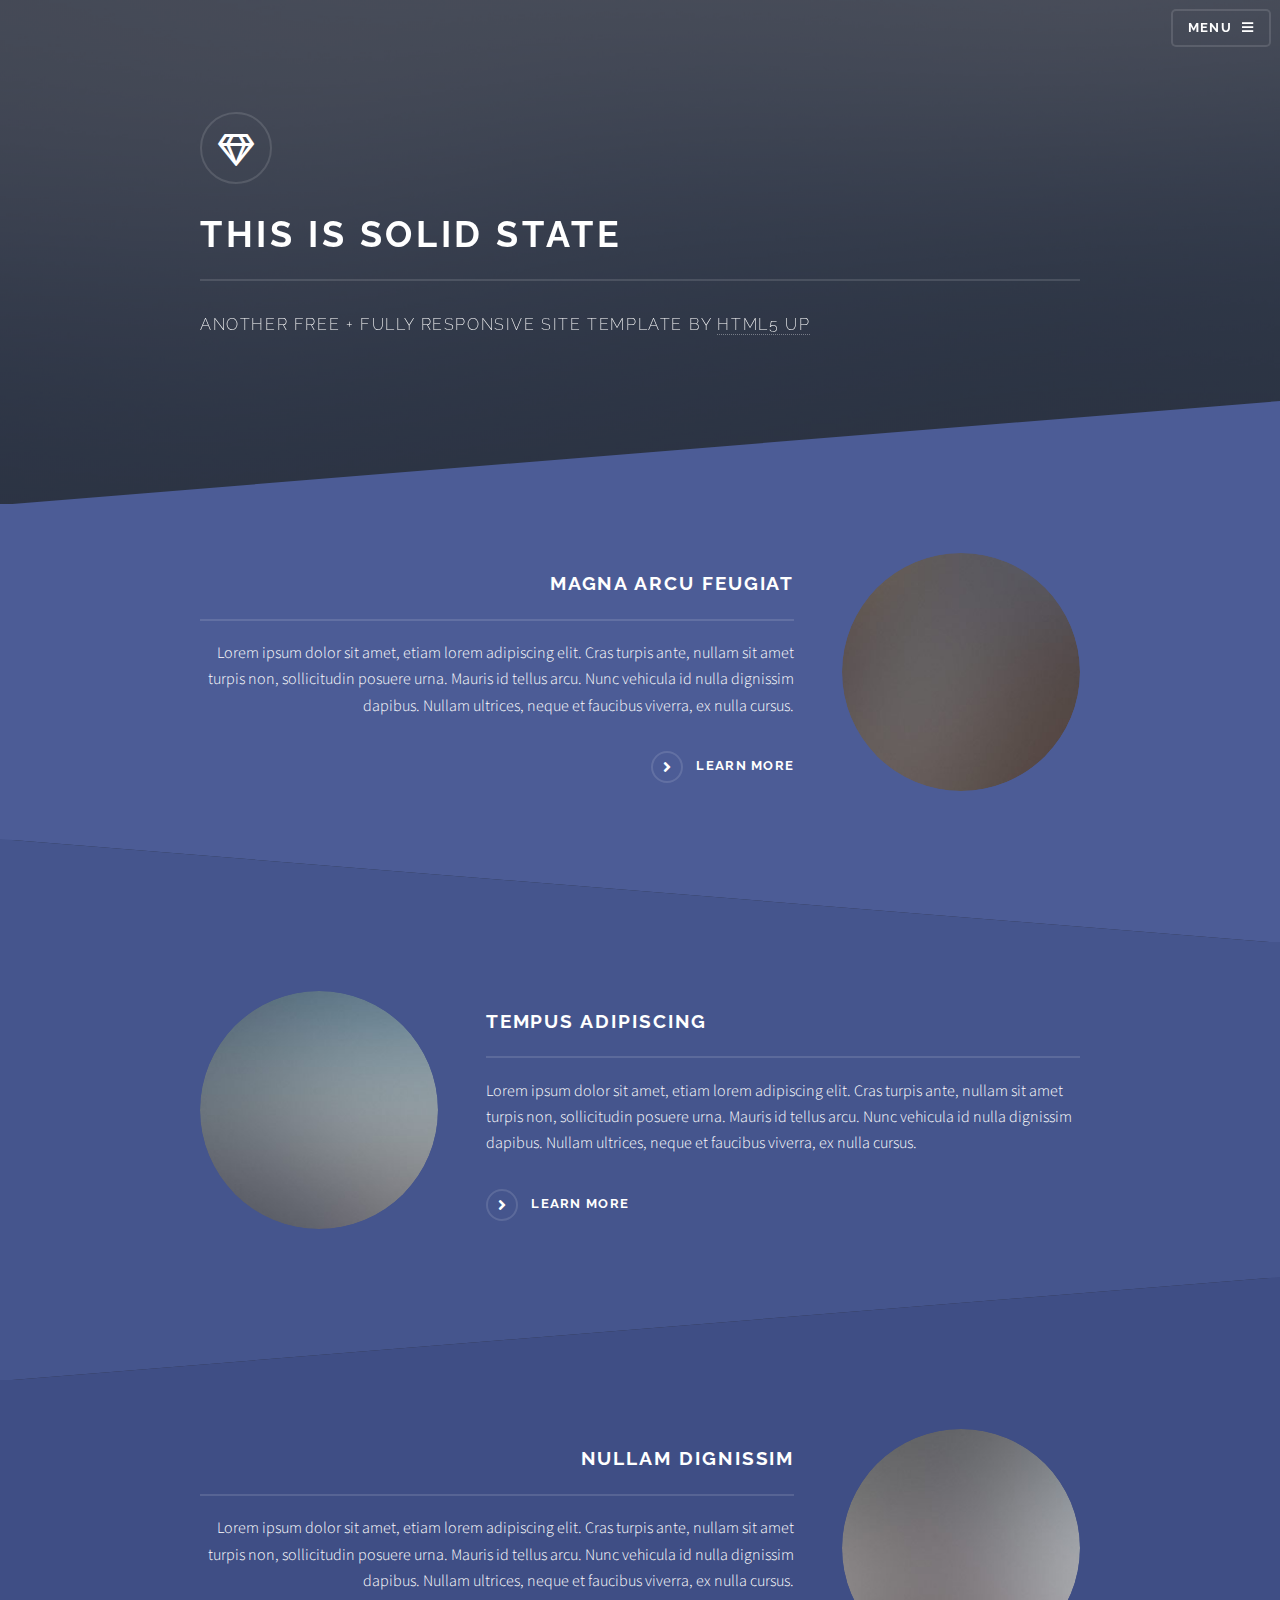
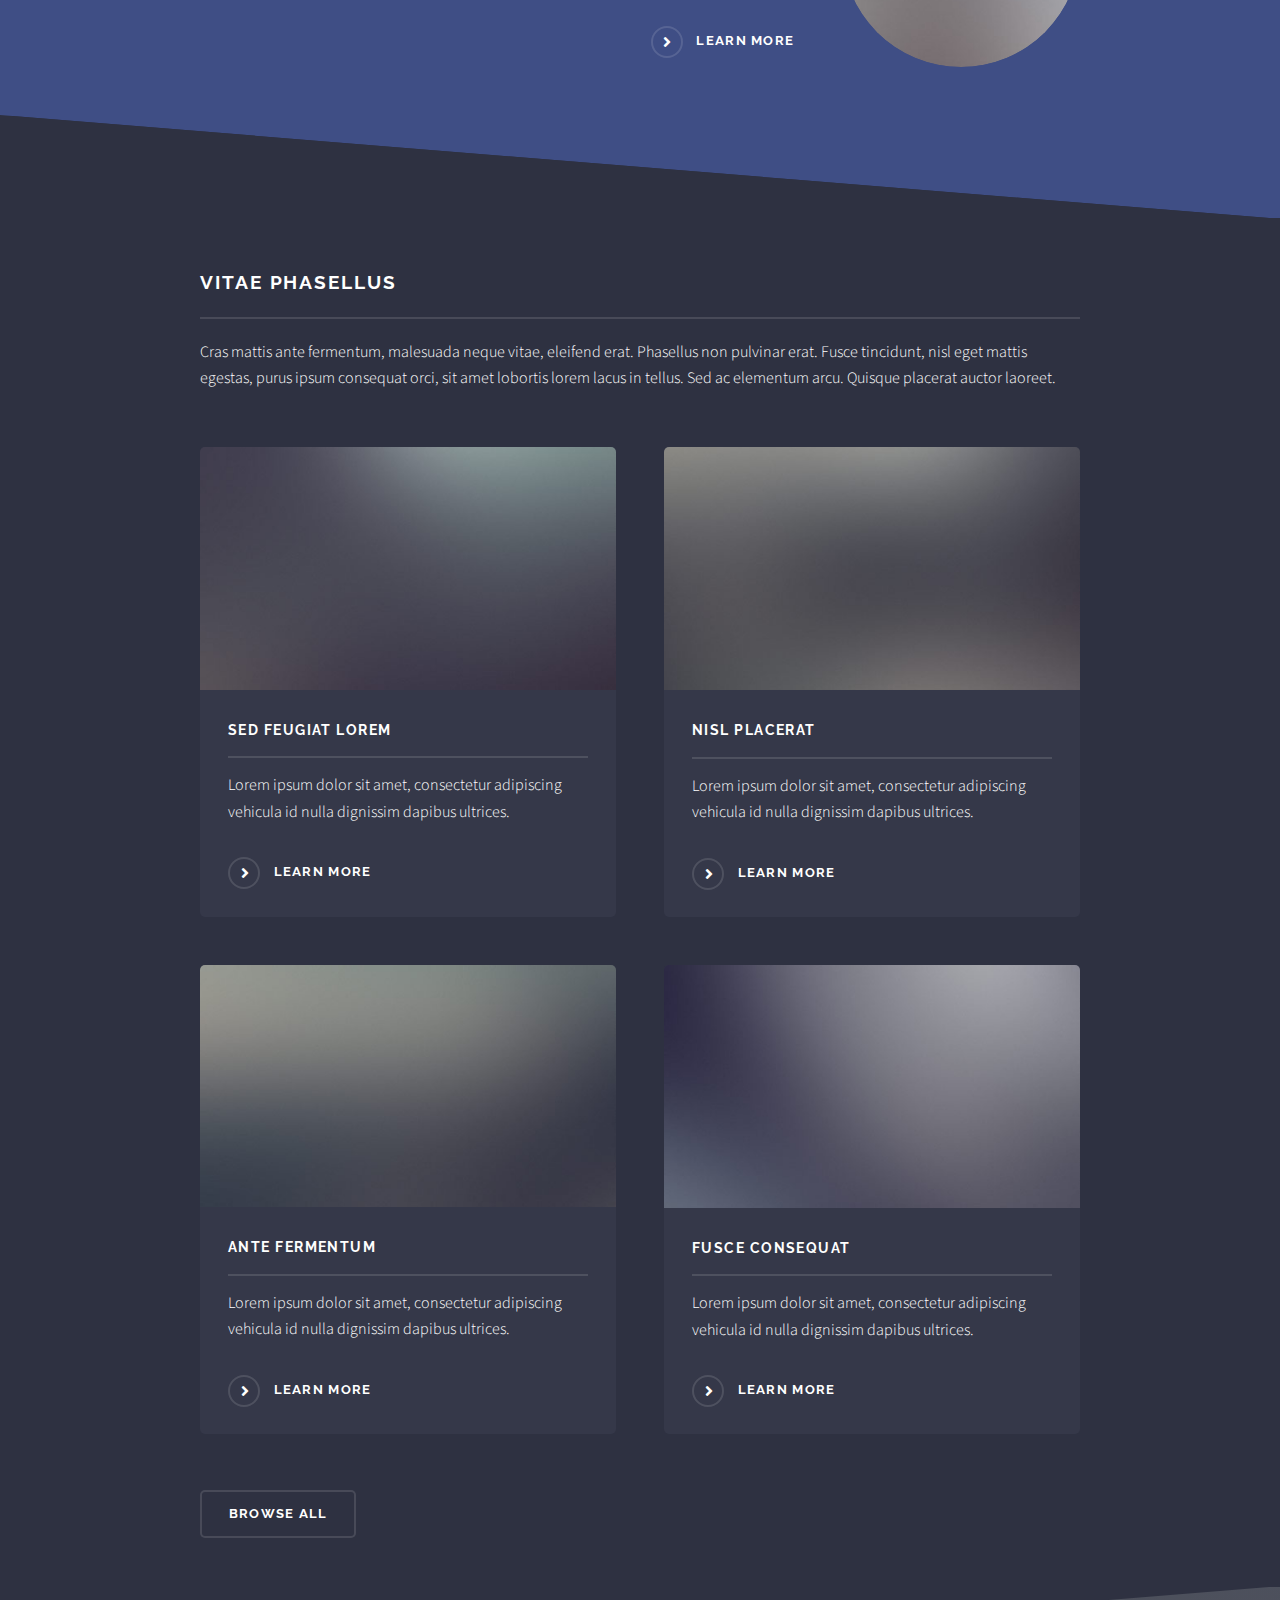
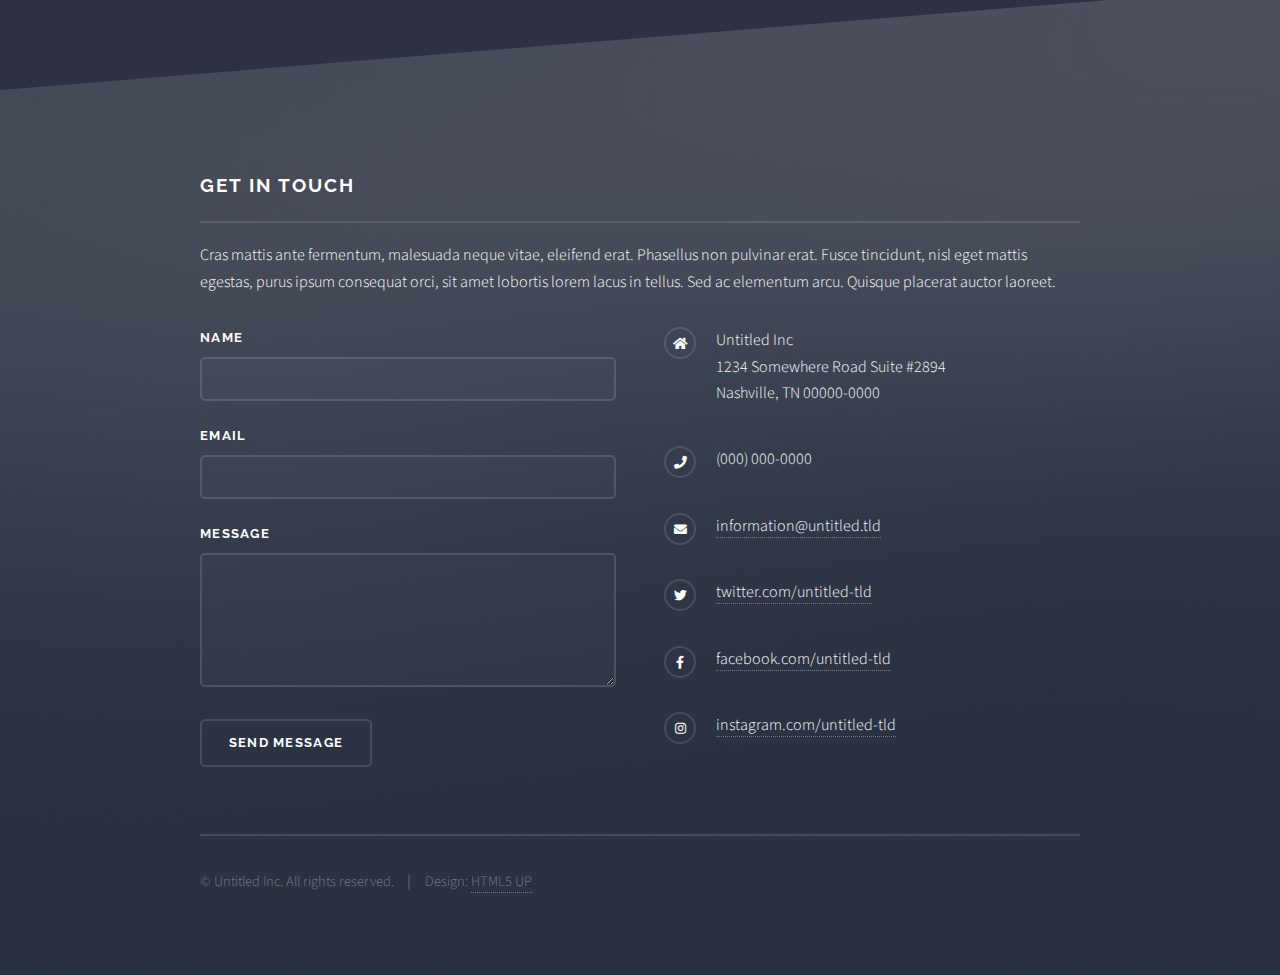
==== portfolio/index.html @ 6fd3eb39 "made portfolio directory in cloned project, added solid state template from html5up.net" ====
<!DOCTYPE HTML>
<!--
	Solid State by HTML5 UP
	html5up.net | @ajlkn
	Free for personal and commercial use under the CCA 3.0 license (html5up.net/license)
-->
<html>
	<head>
		<title>Solid State by HTML5 UP</title>
		<meta charset="utf-8" />
		<meta name="viewport" content="width=device-width, initial-scale=1, user-scalable=no" />
		<link rel="stylesheet" href="assets/css/main.css" />
		<noscript><link rel="stylesheet" href="assets/css/noscript.css" /></noscript>
	</head>
	<body class="is-preload">

		<!-- Page Wrapper -->
			<div id="page-wrapper">

				<!-- Header -->
					<header id="header" class="alt">
						<h1><a href="index.html">Solid State</a></h1>
						<nav>
							<a href="#menu">Menu</a>
						</nav>
					</header>

				<!-- Menu -->
					<nav id="menu">
						<div class="inner">
							<h2>Menu</h2>
							<ul class="links">
								<li><a href="index.html">Home</a></li>
								<li><a href="generic.html">Generic</a></li>
								<li><a href="elements.html">Elements</a></li>
								<li><a href="#">Log In</a></li>
								<li><a href="#">Sign Up</a></li>
							</ul>
							<a href="#" class="close">Close</a>
						</div>
					</nav>

				<!-- Banner -->
					<section id="banner">
						<div class="inner">
							<div class="logo"><span class="icon fa-gem"></span></div>
							<h2>This is Solid State</h2>
							<p>Another free + fully responsive site template by <a href="http://html5up.net">HTML5 UP</a></p>
						</div>
					</section>

				<!-- Wrapper -->
					<section id="wrapper">

						<!-- One -->
							<section id="one" class="wrapper spotlight style1">
								<div class="inner">
									<a href="#" class="image"><img src="images/pic01.jpg" alt="" /></a>
									<div class="content">
										<h2 class="major">Magna arcu feugiat</h2>
										<p>Lorem ipsum dolor sit amet, etiam lorem adipiscing elit. Cras turpis ante, nullam sit amet turpis non, sollicitudin posuere urna. Mauris id tellus arcu. Nunc vehicula id nulla dignissim dapibus. Nullam ultrices, neque et faucibus viverra, ex nulla cursus.</p>
										<a href="#" class="special">Learn more</a>
									</div>
								</div>
							</section>

						<!-- Two -->
							<section id="two" class="wrapper alt spotlight style2">
								<div class="inner">
									<a href="#" class="image"><img src="images/pic02.jpg" alt="" /></a>
									<div class="content">
										<h2 class="major">Tempus adipiscing</h2>
										<p>Lorem ipsum dolor sit amet, etiam lorem adipiscing elit. Cras turpis ante, nullam sit amet turpis non, sollicitudin posuere urna. Mauris id tellus arcu. Nunc vehicula id nulla dignissim dapibus. Nullam ultrices, neque et faucibus viverra, ex nulla cursus.</p>
										<a href="#" class="special">Learn more</a>
									</div>
								</div>
							</section>

						<!-- Three -->
							<section id="three" class="wrapper spotlight style3">
								<div class="inner">
									<a href="#" class="image"><img src="images/pic03.jpg" alt="" /></a>
									<div class="content">
										<h2 class="major">Nullam dignissim</h2>
										<p>Lorem ipsum dolor sit amet, etiam lorem adipiscing elit. Cras turpis ante, nullam sit amet turpis non, sollicitudin posuere urna. Mauris id tellus arcu. Nunc vehicula id nulla dignissim dapibus. Nullam ultrices, neque et faucibus viverra, ex nulla cursus.</p>
										<a href="#" class="special">Learn more</a>
									</div>
								</div>
							</section>

						<!-- Four -->
							<section id="four" class="wrapper alt style1">
								<div class="inner">
									<h2 class="major">Vitae phasellus</h2>
									<p>Cras mattis ante fermentum, malesuada neque vitae, eleifend erat. Phasellus non pulvinar erat. Fusce tincidunt, nisl eget mattis egestas, purus ipsum consequat orci, sit amet lobortis lorem lacus in tellus. Sed ac elementum arcu. Quisque placerat auctor laoreet.</p>
									<section class="features">
										<article>
											<a href="#" class="image"><img src="images/pic04.jpg" alt="" /></a>
											<h3 class="major">Sed feugiat lorem</h3>
											<p>Lorem ipsum dolor sit amet, consectetur adipiscing vehicula id nulla dignissim dapibus ultrices.</p>
											<a href="#" class="special">Learn more</a>
										</article>
										<article>
											<a href="#" class="image"><img src="images/pic05.jpg" alt="" /></a>
											<h3 class="major">Nisl placerat</h3>
											<p>Lorem ipsum dolor sit amet, consectetur adipiscing vehicula id nulla dignissim dapibus ultrices.</p>
											<a href="#" class="special">Learn more</a>
										</article>
										<article>
											<a href="#" class="image"><img src="images/pic06.jpg" alt="" /></a>
											<h3 class="major">Ante fermentum</h3>
											<p>Lorem ipsum dolor sit amet, consectetur adipiscing vehicula id nulla dignissim dapibus ultrices.</p>
											<a href="#" class="special">Learn more</a>
										</article>
										<article>
											<a href="#" class="image"><img src="images/pic07.jpg" alt="" /></a>
											<h3 class="major">Fusce consequat</h3>
											<p>Lorem ipsum dolor sit amet, consectetur adipiscing vehicula id nulla dignissim dapibus ultrices.</p>
											<a href="#" class="special">Learn more</a>
										</article>
									</section>
									<ul class="actions">
										<li><a href="#" class="button">Browse All</a></li>
									</ul>
								</div>
							</section>

					</section>

				<!-- Footer -->
					<section id="footer">
						<div class="inner">
							<h2 class="major">Get in touch</h2>
							<p>Cras mattis ante fermentum, malesuada neque vitae, eleifend erat. Phasellus non pulvinar erat. Fusce tincidunt, nisl eget mattis egestas, purus ipsum consequat orci, sit amet lobortis lorem lacus in tellus. Sed ac elementum arcu. Quisque placerat auctor laoreet.</p>
							<form method="post" action="#">
								<div class="fields">
									<div class="field">
										<label for="name">Name</label>
										<input type="text" name="name" id="name" />
									</div>
									<div class="field">
										<label for="email">Email</label>
										<input type="email" name="email" id="email" />
									</div>
									<div class="field">
										<label for="message">Message</label>
										<textarea name="message" id="message" rows="4"></textarea>
									</div>
								</div>
								<ul class="actions">
									<li><input type="submit" value="Send Message" /></li>
								</ul>
							</form>
							<ul class="contact">
								<li class="icon solid fa-home">
									Untitled Inc<br />
									1234 Somewhere Road Suite #2894<br />
									Nashville, TN 00000-0000
								</li>
								<li class="icon solid fa-phone">(000) 000-0000</li>
								<li class="icon solid fa-envelope"><a href="#">information@untitled.tld</a></li>
								<li class="icon brands fa-twitter"><a href="#">twitter.com/untitled-tld</a></li>
								<li class="icon brands fa-facebook-f"><a href="#">facebook.com/untitled-tld</a></li>
								<li class="icon brands fa-instagram"><a href="#">instagram.com/untitled-tld</a></li>
							</ul>
							<ul class="copyright">
								<li>&copy; Untitled Inc. All rights reserved.</li><li>Design: <a href="http://html5up.net">HTML5 UP</a></li>
							</ul>
						</div>
					</section>

			</div>

		<!-- Scripts -->
			<script src="assets/js/jquery.min.js"></script>
			<script src="assets/js/jquery.scrollex.min.js"></script>
			<script src="assets/js/browser.min.js"></script>
			<script src="assets/js/breakpoints.min.js"></script>
			<script src="assets/js/util.js"></script>
			<script src="assets/js/main.js"></script>

	</body>
</html>
---- portfolio/assets/css/main.css ----
@import url(fontawesome-all.min.css);
@import url("https://fonts.googleapis.com/css?family=Raleway:200,700|Source+Sans+Pro:300,600,300italic,600italic");

/*
	Solid State by HTML5 UP
	html5up.net | @ajlkn
	Free for personal and commercial use under the CCA 3.0 license (html5up.net/license)
*/

html, body, div, span, applet, object,
iframe, h1, h2, h3, h4, h5, h6, p, blockquote,
pre, a, abbr, acronym, address, big, cite,
code, del, dfn, em, img, ins, kbd, q, s, samp,
small, strike, strong, sub, sup, tt, var, b,
u, i, center, dl, dt, dd, ol, ul, li, fieldset,
form, label, legend, table, caption, tbody,
tfoot, thead, tr, th, td, article, aside,
canvas, details, embed, figure, figcaption,
footer, header, hgroup, menu, nav, output, ruby,
section, summary, time, mark, audio, video {
	margin: 0;
	padding: 0;
	border: 0;
	font-size: 100%;
	font: inherit;
	vertical-align: baseline;}

article, aside, details, figcaption, figure,
footer, header, hgroup, menu, nav, section {
	display: block;}

body {
	line-height: 1;
}

ol, ul {
	list-style: none;
}

blockquote, q {
	quotes: none;
}

	blockquote:before, blockquote:after, q:before, q:after {
		content: '';
		content: none;
	}

table {
	border-collapse: collapse;
	border-spacing: 0;
}

body {
	-webkit-text-size-adjust: none;
}

mark {
	background-color: transparent;
	color: inherit;
}

input::-moz-focus-inner {
	border: 0;
	padding: 0;
}

input, select, textarea {
	-moz-appearance: none;
	-webkit-appearance: none;
	-ms-appearance: none;
	appearance: none;
}

/* Basic */

	@-ms-viewport {
		width: device-width;
	}

	body {
		-ms-overflow-style: scrollbar;
	}

	@media screen and (max-width: 480px) {

		html, body {
			min-width: 320px;
		}

	}

	html {
		box-sizing: border-box;
	}

	*, *:before, *:after {
		box-sizing: inherit;
	}

	body {
		background-color: #2e3141;
		background-image: linear-gradient(to top, rgba(46, 49, 65, 0.8), rgba(46, 49, 65, 0.8)), url("../../images/bg.jpg");
		background-size: auto, cover;
		background-attachment: fixed, fixed;
		background-position: center, center;
	}

		body.is-preload *, body.is-preload *:before, body.is-preload *:after {
			-moz-animation: none !important;
			-webkit-animation: none !important;
			-ms-animation: none !important;
			animation: none !important;
			-moz-transition: none !important;
			-webkit-transition: none !important;
			-ms-transition: none !important;
			transition: none !important;
		}

/* Type */

	body, input, select, textarea {
		color: #ffffff;
		font-family: "Source Sans Pro", Helvetica, sans-serif;
		font-size: 16.5pt;
		font-weight: 300;
		line-height: 1.65;
	}

		@media screen and (max-width: 1680px) {

			body, input, select, textarea {
				font-size: 13pt;
			}

		}

		@media screen and (max-width: 1280px) {

			body, input, select, textarea {
				font-size: 12pt;
			}

		}

		@media screen and (max-width: 980px) {

			body, input, select, textarea {
				font-size: 12pt;
			}

		}

		@media screen and (max-width: 736px) {

			body, input, select, textarea {
				font-size: 12pt;
			}

		}

		@media screen and (max-width: 480px) {

			body, input, select, textarea {
				font-size: 12pt;
			}

		}

	a {
		-moz-transition: color 0.2s ease-in-out, border-bottom-color 0.2s ease-in-out;
		-webkit-transition: color 0.2s ease-in-out, border-bottom-color 0.2s ease-in-out;
		-ms-transition: color 0.2s ease-in-out, border-bottom-color 0.2s ease-in-out;
		transition: color 0.2s ease-in-out, border-bottom-color 0.2s ease-in-out;
		border-bottom: dotted 1px rgba(255, 255, 255, 0.35);
		color: #ffffff;
		text-decoration: none;
	}

		a:hover {
			border-bottom-color: transparent;
			color: #ffffff !important;
		}

		a.special:not(.button) {
			text-decoration: none;
			border-bottom: 0;
			display: block;
			font-family: Raleway, Helvetica, sans-serif;
			font-size: 0.8em;
			font-weight: 700;
			letter-spacing: 0.1em;
			margin: 0 0 2em 0;
			text-transform: uppercase;
		}

			a.special:not(.button):before {
				-moz-osx-font-smoothing: grayscale;
				-webkit-font-smoothing: antialiased;
				display: inline-block;
				font-style: normal;
				font-variant: normal;
				text-rendering: auto;
				line-height: 1;
				text-transform: none !important;
				font-family: 'Font Awesome 5 Free';
				font-weight: 900;
			}

			a.special:not(.button):before {
				-moz-transition: background-color 0.2s ease-in-out;
				-webkit-transition: background-color 0.2s ease-in-out;
				-ms-transition: background-color 0.2s ease-in-out;
				transition: background-color 0.2s ease-in-out;
				border-radius: 100%;
				border: solid 2px rgba(255, 255, 255, 0.125);
				content: '\f105';
				display: inline-block;
				font-size: 1.25em;
				height: 2em;
				line-height: 1.75em;
				margin-right: 0.85em;
				text-align: center;
				text-indent: 0.15em;
				vertical-align: middle;
				width: 2em;
			}

			a.special:not(.button):hover:before {
				background-color: rgba(255, 255, 255, 0.025);
			}

			a.special:not(.button):active:before {
				background-color: rgba(255, 255, 255, 0.075);
			}

	strong, b {
		color: #ffffff;
		font-weight: 600;
	}

	em, i {
		font-style: italic;
	}

	p {
		margin: 0 0 2em 0;
	}

	h1, h2, h3, h4, h5, h6 {
		color: #ffffff;
		font-family: Raleway, Helvetica, sans-serif;
		font-weight: 700;
		letter-spacing: 0.1em;
		margin: 0 0 1em 0;
		text-transform: uppercase;
	}

		h1 a, h2 a, h3 a, h4 a, h5 a, h6 a {
			color: inherit;
			text-decoration: none;
			border-bottom: 0;
		}

		h1 span, h2 span, h3 span, h4 span, h5 span, h6 span {
			font-weight: 200;
		}

		h1.major, h2.major, h3.major, h4.major, h5.major, h6.major {
			padding-bottom: 1em;
			border-bottom: solid 2px rgba(255, 255, 255, 0.125);
		}

	h2 {
		font-size: 1.2em;
	}

	h3 {
		font-size: 0.9em;
	}

	h4 {
		font-size: 0.7em;
	}

	h5 {
		font-size: 0.7em;
	}

	h6 {
		font-size: 0.7em;
	}

	@media screen and (max-width: 736px) {

		h2 {
			font-size: 1em;
		}

		h3 {
			font-size: 0.8em;
		}

	}

	sub {
		font-size: 0.8em;
		position: relative;
		top: 0.5em;
	}

	sup {
		font-size: 0.8em;
		position: relative;
		top: -0.5em;
	}

	blockquote {
		border-left: solid 4px rgba(255, 255, 255, 0.125);
		font-style: italic;
		margin: 0 0 2em 0;
		padding: 0.5em 0 0.5em 2em;
	}

	code {
		background: rgba(255, 255, 255, 0.025);
		border-radius: 5px;
		border: solid 2px rgba(255, 255, 255, 0.125);
		font-family: "Courier New", monospace;
		font-size: 0.9em;
		margin: 0 0.25em;
		padding: 0.25em 0.65em;
	}

	pre {
		-webkit-overflow-scrolling: touch;
		font-family: "Courier New", monospace;
		font-size: 0.9em;
		margin: 0 0 2em 0;
	}

		pre code {
			display: block;
			line-height: 1.75em;
			padding: 1em 1.5em;
			overflow-x: auto;
		}

	hr {
		border: 0;
		border-bottom: solid 2px rgba(255, 255, 255, 0.125);
		margin: 2.5em 0;
	}

		hr.major {
			margin: 4em 0;
		}

	.align-left {
		text-align: left;
	}

	.align-center {
		text-align: center;
	}

	.align-right {
		text-align: right;
	}

/* Row */

	.row {
		display: flex;
		flex-wrap: wrap;
		box-sizing: border-box;
		align-items: stretch;
	}

		.row > * {
			box-sizing: border-box;
		}

		.row.gtr-uniform > * > :last-child {
			margin-bottom: 0;
		}

		.row.aln-left {
			justify-content: flex-start;
		}

		.row.aln-center {
			justify-content: center;
		}

		.row.aln-right {
			justify-content: flex-end;
		}

		.row.aln-top {
			align-items: flex-start;
		}

		.row.aln-middle {
			align-items: center;
		}

		.row.aln-bottom {
			align-items: flex-end;
		}

		.row > .imp {
			order: -1;
		}

		.row > .col-1 {
			width: 8.33333%;
		}

		.row > .off-1 {
			margin-left: 8.33333%;
		}

		.row > .col-2 {
			width: 16.66667%;
		}

		.row > .off-2 {
			margin-left: 16.66667%;
		}

		.row > .col-3 {
			width: 25%;
		}

		.row > .off-3 {
			margin-left: 25%;
		}

		.row > .col-4 {
			width: 33.33333%;
		}

		.row > .off-4 {
			margin-left: 33.33333%;
		}

		.row > .col-5 {
			width: 41.66667%;
		}

		.row > .off-5 {
			margin-left: 41.66667%;
		}

		.row > .col-6 {
			width: 50%;
		}

		.row > .off-6 {
			margin-left: 50%;
		}

		.row > .col-7 {
			width: 58.33333%;
		}

		.row > .off-7 {
			margin-left: 58.33333%;
		}

		.row > .col-8 {
			width: 66.66667%;
		}

		.row > .off-8 {
			margin-left: 66.66667%;
		}

		.row > .col-9 {
			width: 75%;
		}

		.row > .off-9 {
			margin-left: 75%;
		}

		.row > .col-10 {
			width: 83.33333%;
		}

		.row > .off-10 {
			margin-left: 83.33333%;
		}

		.row > .col-11 {
			width: 91.66667%;
		}

		.row > .off-11 {
			margin-left: 91.66667%;
		}

		.row > .col-12 {
			width: 100%;
		}

		.row > .off-12 {
			margin-left: 100%;
		}

		.row.gtr-0 {
			margin-top: 0;
			margin-left: 0em;
		}

			.row.gtr-0 > * {
				padding: 0 0 0 0em;
			}

			.row.gtr-0.gtr-uniform {
				margin-top: 0em;
			}

				.row.gtr-0.gtr-uniform > * {
					padding-top: 0em;
				}

		.row.gtr-25 {
			margin-top: 0;
			margin-left: -0.4375em;
		}

			.row.gtr-25 > * {
				padding: 0 0 0 0.4375em;
			}

			.row.gtr-25.gtr-uniform {
				margin-top: -0.4375em;
			}

				.row.gtr-25.gtr-uniform > * {
					padding-top: 0.4375em;
				}

		.row.gtr-50 {
			margin-top: 0;
			margin-left: -0.875em;
		}

			.row.gtr-50 > * {
				padding: 0 0 0 0.875em;
			}

			.row.gtr-50.gtr-uniform {
				margin-top: -0.875em;
			}

				.row.gtr-50.gtr-uniform > * {
					padding-top: 0.875em;
				}

		.row {
			margin-top: 0;
			margin-left: -1.75em;
		}

			.row > * {
				padding: 0 0 0 1.75em;
			}

			.row.gtr-uniform {
				margin-top: -1.75em;
			}

				.row.gtr-uniform > * {
					padding-top: 1.75em;
				}

		.row.gtr-150 {
			margin-top: 0;
			margin-left: -2.625em;
		}

			.row.gtr-150 > * {
				padding: 0 0 0 2.625em;
			}

			.row.gtr-150.gtr-uniform {
				margin-top: -2.625em;
			}

				.row.gtr-150.gtr-uniform > * {
					padding-top: 2.625em;
				}

		.row.gtr-200 {
			margin-top: 0;
			margin-left: -3.5em;
		}

			.row.gtr-200 > * {
				padding: 0 0 0 3.5em;
			}

			.row.gtr-200.gtr-uniform {
				margin-top: -3.5em;
			}

				.row.gtr-200.gtr-uniform > * {
					padding-top: 3.5em;
				}

		@media screen and (max-width: 1680px) {

			.row {
				display: flex;
				flex-wrap: wrap;
				box-sizing: border-box;
				align-items: stretch;
			}

				.row > * {
					box-sizing: border-box;
				}

				.row.gtr-uniform > * > :last-child {
					margin-bottom: 0;
				}

				.row.aln-left {
					justify-content: flex-start;
				}

				.row.aln-center {
					justify-content: center;
				}

				.row.aln-right {
					justify-content: flex-end;
				}

				.row.aln-top {
					align-items: flex-start;
				}

				.row.aln-middle {
					align-items: center;
				}

				.row.aln-bottom {
					align-items: flex-end;
				}

				.row > .imp-xlarge {
					order: -1;
				}

				.row > .col-1-xlarge {
					width: 8.33333%;
				}

				.row > .off-1-xlarge {
					margin-left: 8.33333%;
				}

				.row > .col-2-xlarge {
					width: 16.66667%;
				}

				.row > .off-2-xlarge {
					margin-left: 16.66667%;
				}

				.row > .col-3-xlarge {
					width: 25%;
				}

				.row > .off-3-xlarge {
					margin-left: 25%;
				}

				.row > .col-4-xlarge {
					width: 33.33333%;
				}

				.row > .off-4-xlarge {
					margin-left: 33.33333%;
				}

				.row > .col-5-xlarge {
					width: 41.66667%;
				}

				.row > .off-5-xlarge {
					margin-left: 41.66667%;
				}

				.row > .col-6-xlarge {
					width: 50%;
				}

				.row > .off-6-xlarge {
					margin-left: 50%;
				}

				.row > .col-7-xlarge {
					width: 58.33333%;
				}

				.row > .off-7-xlarge {
					margin-left: 58.33333%;
				}

				.row > .col-8-xlarge {
					width: 66.66667%;
				}

				.row > .off-8-xlarge {
					margin-left: 66.66667%;
				}

				.row > .col-9-xlarge {
					width: 75%;
				}

				.row > .off-9-xlarge {
					margin-left: 75%;
				}

				.row > .col-10-xlarge {
					width: 83.33333%;
				}

				.row > .off-10-xlarge {
					margin-left: 83.33333%;
				}

				.row > .col-11-xlarge {
					width: 91.66667%;
				}

				.row > .off-11-xlarge {
					margin-left: 91.66667%;
				}

				.row > .col-12-xlarge {
					width: 100%;
				}

				.row > .off-12-xlarge {
					margin-left: 100%;
				}

				.row.gtr-0 {
					margin-top: 0;
					margin-left: 0em;
				}

					.row.gtr-0 > * {
						padding: 0 0 0 0em;
					}

					.row.gtr-0.gtr-uniform {
						margin-top: 0em;
					}

						.row.gtr-0.gtr-uniform > * {
							padding-top: 0em;
						}

				.row.gtr-25 {
					margin-top: 0;
					margin-left: -0.4375em;
				}

					.row.gtr-25 > * {
						padding: 0 0 0 0.4375em;
					}

					.row.gtr-25.gtr-uniform {
						margin-top: -0.4375em;
					}

						.row.gtr-25.gtr-uniform > * {
							padding-top: 0.4375em;
						}

				.row.gtr-50 {
					margin-top: 0;
					margin-left: -0.875em;
				}

					.row.gtr-50 > * {
						padding: 0 0 0 0.875em;
					}

					.row.gtr-50.gtr-uniform {
						margin-top: -0.875em;
					}

						.row.gtr-50.gtr-uniform > * {
							padding-top: 0.875em;
						}

				.row {
					margin-top: 0;
					margin-left: -1.75em;
				}

					.row > * {
						padding: 0 0 0 1.75em;
					}

					.row.gtr-uniform {
						margin-top: -1.75em;
					}

						.row.gtr-uniform > * {
							padding-top: 1.75em;
						}

				.row.gtr-150 {
					margin-top: 0;
					margin-left: -2.625em;
				}

					.row.gtr-150 > * {
						padding: 0 0 0 2.625em;
					}

					.row.gtr-150.gtr-uniform {
						margin-top: -2.625em;
					}

						.row.gtr-150.gtr-uniform > * {
							padding-top: 2.625em;
						}

				.row.gtr-200 {
					margin-top: 0;
					margin-left: -3.5em;
				}

					.row.gtr-200 > * {
						padding: 0 0 0 3.5em;
					}

					.row.gtr-200.gtr-uniform {
						margin-top: -3.5em;
					}

						.row.gtr-200.gtr-uniform > * {
							padding-top: 3.5em;
						}

		}

		@media screen and (max-width: 1280px) {

			.row {
				display: flex;
				flex-wrap: wrap;
				box-sizing: border-box;
				align-items: stretch;
			}

				.row > * {
					box-sizing: border-box;
				}

				.row.gtr-uniform > * > :last-child {
					margin-bottom: 0;
				}

				.row.aln-left {
					justify-content: flex-start;
				}

				.row.aln-center {
					justify-content: center;
				}

				.row.aln-right {
					justify-content: flex-end;
				}

				.row.aln-top {
					align-items: flex-start;
				}

				.row.aln-middle {
					align-items: center;
				}

				.row.aln-bottom {
					align-items: flex-end;
				}

				.row > .imp-large {
					order: -1;
				}

				.row > .col-1-large {
					width: 8.33333%;
				}

				.row > .off-1-large {
					margin-left: 8.33333%;
				}

				.row > .col-2-large {
					width: 16.66667%;
				}

				.row > .off-2-large {
					margin-left: 16.66667%;
				}

				.row > .col-3-large {
					width: 25%;
				}

				.row > .off-3-large {
					margin-left: 25%;
				}

				.row > .col-4-large {
					width: 33.33333%;
				}

				.row > .off-4-large {
					margin-left: 33.33333%;
				}

				.row > .col-5-large {
					width: 41.66667%;
				}

				.row > .off-5-large {
					margin-left: 41.66667%;
				}

				.row > .col-6-large {
					width: 50%;
				}

				.row > .off-6-large {
					margin-left: 50%;
				}

				.row > .col-7-large {
					width: 58.33333%;
				}

				.row > .off-7-large {
					margin-left: 58.33333%;
				}

				.row > .col-8-large {
					width: 66.66667%;
				}

				.row > .off-8-large {
					margin-left: 66.66667%;
				}

				.row > .col-9-large {
					width: 75%;
				}

				.row > .off-9-large {
					margin-left: 75%;
				}

				.row > .col-10-large {
					width: 83.33333%;
				}

				.row > .off-10-large {
					margin-left: 83.33333%;
				}

				.row > .col-11-large {
					width: 91.66667%;
				}

				.row > .off-11-large {
					margin-left: 91.66667%;
				}

				.row > .col-12-large {
					width: 100%;
				}

				.row > .off-12-large {
					margin-left: 100%;
				}

				.row.gtr-0 {
					margin-top: 0;
					margin-left: 0em;
				}

					.row.gtr-0 > * {
						padding: 0 0 0 0em;
					}

					.row.gtr-0.gtr-uniform {
						margin-top: 0em;
					}

						.row.gtr-0.gtr-uniform > * {
							padding-top: 0em;
						}

				.row.gtr-25 {
					margin-top: 0;
					margin-left: -0.4375em;
				}

					.row.gtr-25 > * {
						padding: 0 0 0 0.4375em;
					}

					.row.gtr-25.gtr-uniform {
						margin-top: -0.4375em;
					}

						.row.gtr-25.gtr-uniform > * {
							padding-top: 0.4375em;
						}

				.row.gtr-50 {
					margin-top: 0;
					margin-left: -0.875em;
				}

					.row.gtr-50 > * {
						padding: 0 0 0 0.875em;
					}

					.row.gtr-50.gtr-uniform {
						margin-top: -0.875em;
					}

						.row.gtr-50.gtr-uniform > * {
							padding-top: 0.875em;
						}

				.row {
					margin-top: 0;
					margin-left: -1.75em;
				}

					.row > * {
						padding: 0 0 0 1.75em;
					}

					.row.gtr-uniform {
						margin-top: -1.75em;
					}

						.row.gtr-uniform > * {
							padding-top: 1.75em;
						}

				.row.gtr-150 {
					margin-top: 0;
					margin-left: -2.625em;
				}

					.row.gtr-150 > * {
						padding: 0 0 0 2.625em;
					}

					.row.gtr-150.gtr-uniform {
						margin-top: -2.625em;
					}

						.row.gtr-150.gtr-uniform > * {
							padding-top: 2.625em;
						}

				.row.gtr-200 {
					margin-top: 0;
					margin-left: -3.5em;
				}

					.row.gtr-200 > * {
						padding: 0 0 0 3.5em;
					}

					.row.gtr-200.gtr-uniform {
						margin-top: -3.5em;
					}

						.row.gtr-200.gtr-uniform > * {
							padding-top: 3.5em;
						}

		}

		@media screen and (max-width: 980px) {

			.row {
				display: flex;
				flex-wrap: wrap;
				box-sizing: border-box;
				align-items: stretch;
			}

				.row > * {
					box-sizing: border-box;
				}

				.row.gtr-uniform > * > :last-child {
					margin-bottom: 0;
				}

				.row.aln-left {
					justify-content: flex-start;
				}

				.row.aln-center {
					justify-content: center;
				}

				.row.aln-right {
					justify-content: flex-end;
				}

				.row.aln-top {
					align-items: flex-start;
				}

				.row.aln-middle {
					align-items: center;
				}

				.row.aln-bottom {
					align-items: flex-end;
				}

				.row > .imp-medium {
					order: -1;
				}

				.row > .col-1-medium {
					width: 8.33333%;
				}

				.row > .off-1-medium {
					margin-left: 8.33333%;
				}

				.row > .col-2-medium {
					width: 16.66667%;
				}

				.row > .off-2-medium {
					margin-left: 16.66667%;
				}

				.row > .col-3-medium {
					width: 25%;
				}

				.row > .off-3-medium {
					margin-left: 25%;
				}

				.row > .col-4-medium {
					width: 33.33333%;
				}

				.row > .off-4-medium {
					margin-left: 33.33333%;
				}

				.row > .col-5-medium {
					width: 41.66667%;
				}

				.row > .off-5-medium {
					margin-left: 41.66667%;
				}

				.row > .col-6-medium {
					width: 50%;
				}

				.row > .off-6-medium {
					margin-left: 50%;
				}

				.row > .col-7-medium {
					width: 58.33333%;
				}

				.row > .off-7-medium {
					margin-left: 58.33333%;
				}

				.row > .col-8-medium {
					width: 66.66667%;
				}

				.row > .off-8-medium {
					margin-left: 66.66667%;
				}

				.row > .col-9-medium {
					width: 75%;
				}

				.row > .off-9-medium {
					margin-left: 75%;
				}

				.row > .col-10-medium {
					width: 83.33333%;
				}

				.row > .off-10-medium {
					margin-left: 83.33333%;
				}

				.row > .col-11-medium {
					width: 91.66667%;
				}

				.row > .off-11-medium {
					margin-left: 91.66667%;
				}

				.row > .col-12-medium {
					width: 100%;
				}

				.row > .off-12-medium {
					margin-left: 100%;
				}

				.row.gtr-0 {
					margin-top: 0;
					margin-left: 0em;
				}

					.row.gtr-0 > * {
						padding: 0 0 0 0em;
					}

					.row.gtr-0.gtr-uniform {
						margin-top: 0em;
					}

						.row.gtr-0.gtr-uniform > * {
							padding-top: 0em;
						}

				.row.gtr-25 {
					margin-top: 0;
					margin-left: -0.4375em;
				}

					.row.gtr-25 > * {
						padding: 0 0 0 0.4375em;
					}

					.row.gtr-25.gtr-uniform {
						margin-top: -0.4375em;
					}

						.row.gtr-25.gtr-uniform > * {
							padding-top: 0.4375em;
						}

				.row.gtr-50 {
					margin-top: 0;
					margin-left: -0.875em;
				}

					.row.gtr-50 > * {
						padding: 0 0 0 0.875em;
					}

					.row.gtr-50.gtr-uniform {
						margin-top: -0.875em;
					}

						.row.gtr-50.gtr-uniform > * {
							padding-top: 0.875em;
						}

				.row {
					margin-top: 0;
					margin-left: -1.75em;
				}

					.row > * {
						padding: 0 0 0 1.75em;
					}

					.row.gtr-uniform {
						margin-top: -1.75em;
					}

						.row.gtr-uniform > * {
							padding-top: 1.75em;
						}

				.row.gtr-150 {
					margin-top: 0;
					margin-left: -2.625em;
				}

					.row.gtr-150 > * {
						padding: 0 0 0 2.625em;
					}

					.row.gtr-150.gtr-uniform {
						margin-top: -2.625em;
					}

						.row.gtr-150.gtr-uniform > * {
							padding-top: 2.625em;
						}

				.row.gtr-200 {
					margin-top: 0;
					margin-left: -3.5em;
				}

					.row.gtr-200 > * {
						padding: 0 0 0 3.5em;
					}

					.row.gtr-200.gtr-uniform {
						margin-top: -3.5em;
					}

						.row.gtr-200.gtr-uniform > * {
							padding-top: 3.5em;
						}

		}

		@media screen and (max-width: 736px) {

			.row {
				display: flex;
				flex-wrap: wrap;
				box-sizing: border-box;
				align-items: stretch;
			}

				.row > * {
					box-sizing: border-box;
				}

				.row.gtr-uniform > * > :last-child {
					margin-bottom: 0;
				}

				.row.aln-left {
					justify-content: flex-start;
				}

				.row.aln-center {
					justify-content: center;
				}

				.row.aln-right {
					justify-content: flex-end;
				}

				.row.aln-top {
					align-items: flex-start;
				}

				.row.aln-middle {
					align-items: center;
				}

				.row.aln-bottom {
					align-items: flex-end;
				}

				.row > .imp-small {
					order: -1;
				}

				.row > .col-1-small {
					width: 8.33333%;
				}

				.row > .off-1-small {
					margin-left: 8.33333%;
				}

				.row > .col-2-small {
					width: 16.66667%;
				}

				.row > .off-2-small {
					margin-left: 16.66667%;
				}

				.row > .col-3-small {
					width: 25%;
				}

				.row > .off-3-small {
					margin-left: 25%;
				}

				.row > .col-4-small {
					width: 33.33333%;
				}

				.row > .off-4-small {
					margin-left: 33.33333%;
				}

				.row > .col-5-small {
					width: 41.66667%;
				}

				.row > .off-5-small {
					margin-left: 41.66667%;
				}

				.row > .col-6-small {
					width: 50%;
				}

				.row > .off-6-small {
					margin-left: 50%;
				}

				.row > .col-7-small {
					width: 58.33333%;
				}

				.row > .off-7-small {
					margin-left: 58.33333%;
				}

				.row > .col-8-small {
					width: 66.66667%;
				}

				.row > .off-8-small {
					margin-left: 66.66667%;
				}

				.row > .col-9-small {
					width: 75%;
				}

				.row > .off-9-small {
					margin-left: 75%;
				}

				.row > .col-10-small {
					width: 83.33333%;
				}

				.row > .off-10-small {
					margin-left: 83.33333%;
				}

				.row > .col-11-small {
					width: 91.66667%;
				}

				.row > .off-11-small {
					margin-left: 91.66667%;
				}

				.row > .col-12-small {
					width: 100%;
				}

				.row > .off-12-small {
					margin-left: 100%;
				}

				.row.gtr-0 {
					margin-top: 0;
					margin-left: 0em;
				}

					.row.gtr-0 > * {
						padding: 0 0 0 0em;
					}

					.row.gtr-0.gtr-uniform {
						margin-top: 0em;
					}

						.row.gtr-0.gtr-uniform > * {
							padding-top: 0em;
						}

				.row.gtr-25 {
					margin-top: 0;
					margin-left: -0.3125em;
				}

					.row.gtr-25 > * {
						padding: 0 0 0 0.3125em;
					}

					.row.gtr-25.gtr-uniform {
						margin-top: -0.3125em;
					}

						.row.gtr-25.gtr-uniform > * {
							padding-top: 0.3125em;
						}

				.row.gtr-50 {
					margin-top: 0;
					margin-left: -0.625em;
				}

					.row.gtr-50 > * {
						padding: 0 0 0 0.625em;
					}

					.row.gtr-50.gtr-uniform {
						margin-top: -0.625em;
					}

						.row.gtr-50.gtr-uniform > * {
							padding-top: 0.625em;
						}

				.row {
					margin-top: 0;
					margin-left: -1.25em;
				}

					.row > * {
						padding: 0 0 0 1.25em;
					}

					.row.gtr-uniform {
						margin-top: -1.25em;
					}

						.row.gtr-uniform > * {
							padding-top: 1.25em;
						}

				.row.gtr-150 {
					margin-top: 0;
					margin-left: -1.875em;
				}

					.row.gtr-150 > * {
						padding: 0 0 0 1.875em;
					}

					.row.gtr-150.gtr-uniform {
						margin-top: -1.875em;
					}

						.row.gtr-150.gtr-uniform > * {
							padding-top: 1.875em;
						}

				.row.gtr-200 {
					margin-top: 0;
					margin-left: -2.5em;
				}

					.row.gtr-200 > * {
						padding: 0 0 0 2.5em;
					}

					.row.gtr-200.gtr-uniform {
						margin-top: -2.5em;
					}

						.row.gtr-200.gtr-uniform > * {
							padding-top: 2.5em;
						}

		}

		@media screen and (max-width: 480px) {

			.row {
				display: flex;
				flex-wrap: wrap;
				box-sizing: border-box;
				align-items: stretch;
			}

				.row > * {
					box-sizing: border-box;
				}

				.row.gtr-uniform > * > :last-child {
					margin-bottom: 0;
				}

				.row.aln-left {
					justify-content: flex-start;
				}

				.row.aln-center {
					justify-content: center;
				}

				.row.aln-right {
					justify-content: flex-end;
				}

				.row.aln-top {
					align-items: flex-start;
				}

				.row.aln-middle {
					align-items: center;
				}

				.row.aln-bottom {
					align-items: flex-end;
				}

				.row > .imp-xsmall {
					order: -1;
				}

				.row > .col-1-xsmall {
					width: 8.33333%;
				}

				.row > .off-1-xsmall {
					margin-left: 8.33333%;
				}

				.row > .col-2-xsmall {
					width: 16.66667%;
				}

				.row > .off-2-xsmall {
					margin-left: 16.66667%;
				}

				.row > .col-3-xsmall {
					width: 25%;
				}

				.row > .off-3-xsmall {
					margin-left: 25%;
				}

				.row > .col-4-xsmall {
					width: 33.33333%;
				}

				.row > .off-4-xsmall {
					margin-left: 33.33333%;
				}

				.row > .col-5-xsmall {
					width: 41.66667%;
				}

				.row > .off-5-xsmall {
					margin-left: 41.66667%;
				}

				.row > .col-6-xsmall {
					width: 50%;
				}

				.row > .off-6-xsmall {
					margin-left: 50%;
				}

				.row > .col-7-xsmall {
					width: 58.33333%;
				}

				.row > .off-7-xsmall {
					margin-left: 58.33333%;
				}

				.row > .col-8-xsmall {
					width: 66.66667%;
				}

				.row > .off-8-xsmall {
					margin-left: 66.66667%;
				}

				.row > .col-9-xsmall {
					width: 75%;
				}

				.row > .off-9-xsmall {
					margin-left: 75%;
				}

				.row > .col-10-xsmall {
					width: 83.33333%;
				}

				.row > .off-10-xsmall {
					margin-left: 83.33333%;
				}

				.row > .col-11-xsmall {
					width: 91.66667%;
				}

				.row > .off-11-xsmall {
					margin-left: 91.66667%;
				}

				.row > .col-12-xsmall {
					width: 100%;
				}

				.row > .off-12-xsmall {
					margin-left: 100%;
				}

				.row.gtr-0 {
					margin-top: 0;
					margin-left: 0em;
				}

					.row.gtr-0 > * {
						padding: 0 0 0 0em;
					}

					.row.gtr-0.gtr-uniform {
						margin-top: 0em;
					}

						.row.gtr-0.gtr-uniform > * {
							padding-top: 0em;
						}

				.row.gtr-25 {
					margin-top: 0;
					margin-left: -0.3125em;
				}

					.row.gtr-25 > * {
						padding: 0 0 0 0.3125em;
					}

					.row.gtr-25.gtr-uniform {
						margin-top: -0.3125em;
					}

						.row.gtr-25.gtr-uniform > * {
							padding-top: 0.3125em;
						}

				.row.gtr-50 {
					margin-top: 0;
					margin-left: -0.625em;
				}

					.row.gtr-50 > * {
						padding: 0 0 0 0.625em;
					}

					.row.gtr-50.gtr-uniform {
						margin-top: -0.625em;
					}

						.row.gtr-50.gtr-uniform > * {
							padding-top: 0.625em;
						}

				.row {
					margin-top: 0;
					margin-left: -1.25em;
				}

					.row > * {
						padding: 0 0 0 1.25em;
					}

					.row.gtr-uniform {
						margin-top: -1.25em;
					}

						.row.gtr-uniform > * {
							padding-top: 1.25em;
						}

				.row.gtr-150 {
					margin-top: 0;
					margin-left: -1.875em;
				}

					.row.gtr-150 > * {
						padding: 0 0 0 1.875em;
					}

					.row.gtr-150.gtr-uniform {
						margin-top: -1.875em;
					}

						.row.gtr-150.gtr-uniform > * {
							padding-top: 1.875em;
						}

				.row.gtr-200 {
					margin-top: 0;
					margin-left: -2.5em;
				}

					.row.gtr-200 > * {
						padding: 0 0 0 2.5em;
					}

					.row.gtr-200.gtr-uniform {
						margin-top: -2.5em;
					}

						.row.gtr-200.gtr-uniform > * {
							padding-top: 2.5em;
						}

		}

		@media screen and (max-width: 360px) {

			.row {
				display: flex;
				flex-wrap: wrap;
				box-sizing: border-box;
				align-items: stretch;
			}

				.row > * {
					box-sizing: border-box;
				}

				.row.gtr-uniform > * > :last-child {
					margin-bottom: 0;
				}

				.row.aln-left {
					justify-content: flex-start;
				}

				.row.aln-center {
					justify-content: center;
				}

				.row.aln-right {
					justify-content: flex-end;
				}

				.row.aln-top {
					align-items: flex-start;
				}

				.row.aln-middle {
					align-items: center;
				}

				.row.aln-bottom {
					align-items: flex-end;
				}

				.row > .imp-xxsmall {
					order: -1;
				}

				.row > .col-1-xxsmall {
					width: 8.33333%;
				}

				.row > .off-1-xxsmall {
					margin-left: 8.33333%;
				}

				.row > .col-2-xxsmall {
					width: 16.66667%;
				}

				.row > .off-2-xxsmall {
					margin-left: 16.66667%;
				}

				.row > .col-3-xxsmall {
					width: 25%;
				}

				.row > .off-3-xxsmall {
					margin-left: 25%;
				}

				.row > .col-4-xxsmall {
					width: 33.33333%;
				}

				.row > .off-4-xxsmall {
					margin-left: 33.33333%;
				}

				.row > .col-5-xxsmall {
					width: 41.66667%;
				}

				.row > .off-5-xxsmall {
					margin-left: 41.66667%;
				}

				.row > .col-6-xxsmall {
					width: 50%;
				}

				.row > .off-6-xxsmall {
					margin-left: 50%;
				}

				.row > .col-7-xxsmall {
					width: 58.33333%;
				}

				.row > .off-7-xxsmall {
					margin-left: 58.33333%;
				}

				.row > .col-8-xxsmall {
					width: 66.66667%;
				}

				.row > .off-8-xxsmall {
					margin-left: 66.66667%;
				}

				.row > .col-9-xxsmall {
					width: 75%;
				}

				.row > .off-9-xxsmall {
					margin-left: 75%;
				}

				.row > .col-10-xxsmall {
					width: 83.33333%;
				}

				.row > .off-10-xxsmall {
					margin-left: 83.33333%;
				}

				.row > .col-11-xxsmall {
					width: 91.66667%;
				}

				.row > .off-11-xxsmall {
					margin-left: 91.66667%;
				}

				.row > .col-12-xxsmall {
					width: 100%;
				}

				.row > .off-12-xxsmall {
					margin-left: 100%;
				}

				.row.gtr-0 {
					margin-top: 0;
					margin-left: 0em;
				}

					.row.gtr-0 > * {
						padding: 0 0 0 0em;
					}

					.row.gtr-0.gtr-uniform {
						margin-top: 0em;
					}

						.row.gtr-0.gtr-uniform > * {
							padding-top: 0em;
						}

				.row.gtr-25 {
					margin-top: 0;
					margin-left: -0.3125em;
				}

					.row.gtr-25 > * {
						padding: 0 0 0 0.3125em;
					}

					.row.gtr-25.gtr-uniform {
						margin-top: -0.3125em;
					}

						.row.gtr-25.gtr-uniform > * {
							padding-top: 0.3125em;
						}

				.row.gtr-50 {
					margin-top: 0;
					margin-left: -0.625em;
				}

					.row.gtr-50 > * {
						padding: 0 0 0 0.625em;
					}

					.row.gtr-50.gtr-uniform {
						margin-top: -0.625em;
					}

						.row.gtr-50.gtr-uniform > * {
							padding-top: 0.625em;
						}

				.row {
					margin-top: 0;
					margin-left: -1.25em;
				}

					.row > * {
						padding: 0 0 0 1.25em;
					}

					.row.gtr-uniform {
						margin-top: -1.25em;
					}

						.row.gtr-uniform > * {
							padding-top: 1.25em;
						}

				.row.gtr-150 {
					margin-top: 0;
					margin-left: -1.875em;
				}

					.row.gtr-150 > * {
						padding: 0 0 0 1.875em;
					}

					.row.gtr-150.gtr-uniform {
						margin-top: -1.875em;
					}

						.row.gtr-150.gtr-uniform > * {
							padding-top: 1.875em;
						}

				.row.gtr-200 {
					margin-top: 0;
					margin-left: -2.5em;
				}

					.row.gtr-200 > * {
						padding: 0 0 0 2.5em;
					}

					.row.gtr-200.gtr-uniform {
						margin-top: -2.5em;
					}

						.row.gtr-200.gtr-uniform > * {
							padding-top: 2.5em;
						}

		}

/* Section/Article */

	section.special, article.special {
		text-align: center;
	}

/* Form */

	form {
		margin: 0 0 2em 0;
	}

		form > :last-child {
			margin-bottom: 0;
		}

		form > .fields {
			display: -moz-flex;
			display: -webkit-flex;
			display: -ms-flex;
			display: flex;
			-moz-flex-wrap: wrap;
			-webkit-flex-wrap: wrap;
			-ms-flex-wrap: wrap;
			flex-wrap: wrap;
			width: calc(100% + 3em);
			margin: -1.5em 0 2em -1.5em;
		}

			form > .fields > .field {
				-moz-flex-grow: 0;
				-webkit-flex-grow: 0;
				-ms-flex-grow: 0;
				flex-grow: 0;
				-moz-flex-shrink: 0;
				-webkit-flex-shrink: 0;
				-ms-flex-shrink: 0;
				flex-shrink: 0;
				padding: 1.5em 0 0 1.5em;
				width: calc(100% - 1.5em);
			}

				form > .fields > .field.half {
					width: calc(50% - 0.75em);
				}

				form > .fields > .field.third {
					width: calc(100%/3 - 0.5em);
				}

				form > .fields > .field.quarter {
					width: calc(25% - 0.375em);
				}

		@media screen and (max-width: 480px) {

			form > .fields {
				width: calc(100% + 3em);
				margin: -1.5em 0 2em -1.5em;
			}

				form > .fields > .field {
					padding: 1.5em 0 0 1.5em;
					width: calc(100% - 1.5em);
				}

					form > .fields > .field.half {
						width: calc(100% - 1.5em);
					}

					form > .fields > .field.third {
						width: calc(100% - 1.5em);
					}

					form > .fields > .field.quarter {
						width: calc(100% - 1.5em);
					}

		}

	label {
		color: #ffffff;
		display: block;
		font-family: Raleway, Helvetica, sans-serif;
		font-size: 0.8em;
		font-weight: 700;
		letter-spacing: 0.1em;
		margin: 0 0 0.7em 0;
		text-transform: uppercase;
	}

	input[type="text"],
	input[type="password"],
	input[type="email"],
	input[type="tel"],
	select,
	textarea {
		-moz-appearance: none;
		-webkit-appearance: none;
		-ms-appearance: none;
		appearance: none;
		background: rgba(255, 255, 255, 0.025);
		border-radius: 5px;
		border: none;
		border: solid 2px rgba(255, 255, 255, 0.125);
		color: inherit;
		display: block;
		outline: 0;
		padding: 0 1em;
		text-decoration: none;
		width: 100%;
	}

		input[type="text"]:invalid,
		input[type="password"]:invalid,
		input[type="email"]:invalid,
		input[type="tel"]:invalid,
		select:invalid,
		textarea:invalid {
			box-shadow: none;
		}

		input[type="text"]:focus,
		input[type="password"]:focus,
		input[type="email"]:focus,
		input[type="tel"]:focus,
		select:focus,
		textarea:focus {
			border-color: #5b6ba6;
		}

	select {
		background-image: url("data:image/svg+xml;charset=utf8,%3Csvg xmlns='http://www.w3.org/2000/svg' width='40' height='40' preserveAspectRatio='none' viewBox='0 0 40 40'%3E%3Cpath d='M9.4,12.3l10.4,10.4l10.4-10.4c0.2-0.2,0.5-0.4,0.9-0.4c0.3,0,0.6,0.1,0.9,0.4l3.3,3.3c0.2,0.2,0.4,0.5,0.4,0.9 c0,0.4-0.1,0.6-0.4,0.9L20.7,31.9c-0.2,0.2-0.5,0.4-0.9,0.4c-0.3,0-0.6-0.1-0.9-0.4L4.3,17.3c-0.2-0.2-0.4-0.5-0.4-0.9 c0-0.4,0.1-0.6,0.4-0.9l3.3-3.3c0.2-0.2,0.5-0.4,0.9-0.4S9.1,12.1,9.4,12.3z' fill='rgba(255, 255, 255, 0.125)' /%3E%3C/svg%3E");
		background-size: 1.25rem;
		background-repeat: no-repeat;
		background-position: calc(100% - 1rem) center;
		height: 2.75em;
		padding-right: 2.75em;
		text-overflow: ellipsis;
	}

		select option {
			color: #ffffff;
			background: #2e3141;
		}

		select:focus::-ms-value {
			background-color: transparent;
		}

		select::-ms-expand {
			display: none;
		}

	input[type="text"],
	input[type="password"],
	input[type="email"],
	select {
		height: 2.75em;
	}

	textarea {
		padding: 0.75em 1em;
	}

	input[type="checkbox"],
	input[type="radio"] {
		-moz-appearance: none;
		-webkit-appearance: none;
		-ms-appearance: none;
		appearance: none;
		display: block;
		float: left;
		margin-right: -2em;
		opacity: 0;
		width: 1em;
		z-index: -1;
	}

		input[type="checkbox"] + label,
		input[type="radio"] + label {
			text-decoration: none;
			color: #ffffff;
			cursor: pointer;
			display: inline-block;
			font-size: 1em;
			font-family: "Source Sans Pro", Helvetica, sans-serif;
			text-transform: none;
			letter-spacing: 0;
			font-weight: 300;
			padding-left: 2.4em;
			padding-right: 0.75em;
			position: relative;
		}

			input[type="checkbox"] + label:before,
			input[type="radio"] + label:before {
				-moz-osx-font-smoothing: grayscale;
				-webkit-font-smoothing: antialiased;
				display: inline-block;
				font-style: normal;
				font-variant: normal;
				text-rendering: auto;
				line-height: 1;
				text-transform: none !important;
				font-family: 'Font Awesome 5 Free';
				font-weight: 900;
			}

			input[type="checkbox"] + label:before,
			input[type="radio"] + label:before {
				background: rgba(255, 255, 255, 0.025);
				border-radius: 5px;
				border: solid 2px rgba(255, 255, 255, 0.125);
				content: '';
				display: inline-block;
				font-size: 0.8em;
				height: 2.0625em;
				left: 0;
				line-height: 2.0625em;
				position: absolute;
				text-align: center;
				top: 0;
				width: 2.0625em;
			}

		input[type="checkbox"]:checked + label:before,
		input[type="radio"]:checked + label:before {
			background: #ffffff;
			border-color: #ffffff;
			content: '\f00c';
			color: #2e3141;
		}

		input[type="checkbox"]:focus + label:before,
		input[type="radio"]:focus + label:before {
			border-color: #4c5c96;
		}

	input[type="checkbox"] + label:before {
		border-radius: 5px;
	}

	input[type="radio"] + label:before {
		border-radius: 100%;
	}

	::-webkit-input-placeholder {
		color: rgba(255, 255, 255, 0.35) !important;
		opacity: 1.0;
	}

	:-moz-placeholder {
		color: rgba(255, 255, 255, 0.35) !important;
		opacity: 1.0;
	}

	::-moz-placeholder {
		color: rgba(255, 255, 255, 0.35) !important;
		opacity: 1.0;
	}

	:-ms-input-placeholder {
		color: rgba(255, 255, 255, 0.35) !important;
		opacity: 1.0;
	}

/* Box */

	.box {
		border-radius: 5px;
		border: solid 2px rgba(255, 255, 255, 0.125);
		margin-bottom: 2em;
		padding: 1.5em;
	}

		.box > :last-child,
		.box > :last-child > :last-child,
		.box > :last-child > :last-child > :last-child {
			margin-bottom: 0;
		}

		.box.alt {
			border: 0;
			border-radius: 0;
			padding: 0;
		}

/* Icon */

	.icon {
		text-decoration: none;
		border-bottom: none;
		position: relative;
	}

		.icon:before {
			-moz-osx-font-smoothing: grayscale;
			-webkit-font-smoothing: antialiased;
			display: inline-block;
			font-style: normal;
			font-variant: normal;
			text-rendering: auto;
			line-height: 1;
			text-transform: none !important;
			font-family: 'Font Awesome 5 Free';
			font-weight: 400;
		}

		.icon > .label {
			display: none;
		}

		.icon:before {
			line-height: inherit;
		}

		.icon.solid:before {
			font-weight: 900;
		}

		.icon.brands:before {
			font-family: 'Font Awesome 5 Brands';
		}

/* Image */

	.image {
		border-radius: 5px;
		border: 0;
		display: inline-block;
		position: relative;
	}

		.image img {
			border-radius: 5px;
			display: block;
		}

		.image.left, .image.right {
			max-width: 40%;
		}

			.image.left img, .image.right img {
				width: 100%;
			}

		.image.left {
			float: left;
			padding: 0 1.5em 1em 0;
			top: 0.25em;
		}

		.image.right {
			float: right;
			padding: 0 0 1em 1.5em;
			top: 0.25em;
		}

		.image.fit {
			display: block;
			margin: 0 0 2em 0;
			width: 100%;
		}

			.image.fit img {
				width: 100%;
			}

		.image.main {
			display: block;
			margin: 0 0 3em 0;
			width: 100%;
		}

			.image.main img {
				width: 100%;
			}

/* List */

	ol {
		list-style: decimal;
		margin: 0 0 2em 0;
		padding-left: 1.25em;
	}

		ol li {
			padding-left: 0.25em;
		}

	ul {
		list-style: disc;
		margin: 0 0 2em 0;
		padding-left: 1em;
	}

		ul li {
			padding-left: 0.5em;
		}

		ul.alt {
			list-style: none;
			padding-left: 0;
		}

			ul.alt li {
				border-top: solid 1px rgba(255, 255, 255, 0.125);
				padding: 0.5em 0;
			}

				ul.alt li:first-child {
					border-top: 0;
					padding-top: 0;
				}

	dl {
		margin: 0 0 2em 0;
	}

		dl dt {
			display: block;
			font-weight: 600;
			margin: 0 0 1em 0;
		}

		dl dd {
			margin-left: 2em;
		}

/* Actions */

	ul.actions {
		display: -moz-flex;
		display: -webkit-flex;
		display: -ms-flex;
		display: flex;
		cursor: default;
		list-style: none;
		margin-left: -1em;
		padding-left: 0;
	}

		ul.actions li {
			padding: 0 0 0 1em;
			vertical-align: middle;
		}

		ul.actions.special {
			-moz-justify-content: center;
			-webkit-justify-content: center;
			-ms-justify-content: center;
			justify-content: center;
			width: 100%;
			margin-left: 0;
		}

			ul.actions.special li:first-child {
				padding-left: 0;
			}

		ul.actions.stacked {
			-moz-flex-direction: column;
			-webkit-flex-direction: column;
			-ms-flex-direction: column;
			flex-direction: column;
			margin-left: 0;
		}

			ul.actions.stacked li {
				padding: 1.3em 0 0 0;
			}

				ul.actions.stacked li:first-child {
					padding-top: 0;
				}

		ul.actions.fit {
			width: calc(100% + 1em);
		}

			ul.actions.fit li {
				-moz-flex-grow: 1;
				-webkit-flex-grow: 1;
				-ms-flex-grow: 1;
				flex-grow: 1;
				-moz-flex-shrink: 1;
				-webkit-flex-shrink: 1;
				-ms-flex-shrink: 1;
				flex-shrink: 1;
				width: 100%;
			}

				ul.actions.fit li > * {
					width: 100%;
				}

			ul.actions.fit.stacked {
				width: 100%;
			}

		@media screen and (max-width: 480px) {

			ul.actions:not(.fixed) {
				-moz-flex-direction: column;
				-webkit-flex-direction: column;
				-ms-flex-direction: column;
				flex-direction: column;
				margin-left: 0;
				width: 100% !important;
			}

				ul.actions:not(.fixed) li {
					-moz-flex-grow: 1;
					-webkit-flex-grow: 1;
					-ms-flex-grow: 1;
					flex-grow: 1;
					-moz-flex-shrink: 1;
					-webkit-flex-shrink: 1;
					-ms-flex-shrink: 1;
					flex-shrink: 1;
					padding: 1em 0 0 0;
					text-align: center;
					width: 100%;
				}

					ul.actions:not(.fixed) li > * {
						width: 100%;
					}

					ul.actions:not(.fixed) li:first-child {
						padding-top: 0;
					}

					ul.actions:not(.fixed) li input[type="submit"],
					ul.actions:not(.fixed) li input[type="reset"],
					ul.actions:not(.fixed) li input[type="button"],
					ul.actions:not(.fixed) li button,
					ul.actions:not(.fixed) li .button {
						width: 100%;
					}

						ul.actions:not(.fixed) li input[type="submit"].icon:before,
						ul.actions:not(.fixed) li input[type="reset"].icon:before,
						ul.actions:not(.fixed) li input[type="button"].icon:before,
						ul.actions:not(.fixed) li button.icon:before,
						ul.actions:not(.fixed) li .button.icon:before {
							margin-left: -0.5rem;
						}

		}

/* Icons */

	ul.icons {
		cursor: default;
		list-style: none;
		padding-left: 0;
	}

		ul.icons li {
			display: inline-block;
			padding: 0 1em 0 0;
		}

			ul.icons li:last-child {
				padding-right: 0;
			}

			ul.icons li .icon:before {
				font-size: 1.25em;
			}

/* Contact */

	ul.contact {
		list-style: none;
		padding: 0;
	}

		ul.contact li {
			text-decoration: none;
			margin: 2.5em 0 0 0;
			padding: 0 0 0 3.25em;
			position: relative;
		}

			ul.contact li:before {
				-moz-osx-font-smoothing: grayscale;
				-webkit-font-smoothing: antialiased;
				display: inline-block;
				font-style: normal;
				font-variant: normal;
				text-rendering: auto;
				line-height: 1;
				text-transform: none !important;
				font-family: 'Font Awesome 5 Free';
				font-weight: 400;
			}

			ul.contact li:before {
				border-radius: 100%;
				border: solid 2px rgba(255, 255, 255, 0.125);
				display: inline-block;
				font-size: 0.8em;
				height: 2.5em;
				left: 0;
				line-height: 2.35em;
				position: absolute;
				text-align: center;
				top: 0;
				width: 2.5em;
			}

			ul.contact li:first-child {
				margin-top: 0;
			}

		@media screen and (max-width: 736px) {

			ul.contact li {
				margin: 1.5em 0 0 0;
			}

		}

/* Pagination */

	ul.pagination {
		cursor: default;
		list-style: none;
		padding-left: 0;
	}

		ul.pagination li {
			display: inline-block;
			padding-left: 0;
			vertical-align: middle;
		}

			ul.pagination li > .page {
				-moz-transition: background-color 0.2s ease-in-out, color 0.2s ease-in-out;
				-webkit-transition: background-color 0.2s ease-in-out, color 0.2s ease-in-out;
				-ms-transition: background-color 0.2s ease-in-out, color 0.2s ease-in-out;
				transition: background-color 0.2s ease-in-out, color 0.2s ease-in-out;
				border-bottom: 0;
				border-radius: 5px;
				display: inline-block;
				height: 1.5em;
				line-height: 1.5em;
				margin: 0 0.125em;
				min-width: 1.5em;
				padding: 0 0.5em;
				text-align: center;
			}

				ul.pagination li > .page:hover {
					background-color: rgba(255, 255, 255, 0.025);
				}

				ul.pagination li > .page.active {
					background-color: #4c5c96;
				}

			ul.pagination li:first-child {
				padding-right: 0.75em;
			}

			ul.pagination li:last-child {
				padding-left: 0.75em;
			}

		@media screen and (max-width: 480px) {

			ul.pagination li:nth-child(n+2):nth-last-child(n+2) {
				display: none;
			}

			ul.pagination li .button {
				width: 100%;
			}

			ul.pagination li:first-child {
				width: calc(50% - 2px);
				text-align: left;
				padding-right: 0.325em;
			}

			ul.pagination li:last-child {
				width: calc(50% - 2px);
				text-align: right;
				padding-left: 0.325em;
			}

		}

/* Table */

	.table-wrapper {
		-webkit-overflow-scrolling: touch;
		overflow-x: auto;
	}

	table {
		margin: 0 0 2em 0;
		width: 100%;
	}

		table tbody tr {
			border: solid 1px rgba(255, 255, 255, 0.125);
			border-left: 0;
			border-right: 0;
		}

			table tbody tr:nth-child(2n + 1) {
				background-color: rgba(255, 255, 255, 0.025);
			}

		table td {
			padding: 0.75em 0.75em;
		}

		table th {
			color: #ffffff;
			font-size: 0.9em;
			font-weight: 600;
			padding: 0 0.75em 0.75em 0.75em;
			text-align: left;
		}

		table thead {
			border-bottom: solid 2px rgba(255, 255, 255, 0.125);
		}

		table tfoot {
			border-top: solid 2px rgba(255, 255, 255, 0.125);
		}

		table.alt {
			border-collapse: separate;
		}

			table.alt tbody tr td {
				border: solid 1px rgba(255, 255, 255, 0.125);
				border-left-width: 0;
				border-top-width: 0;
			}

				table.alt tbody tr td:first-child {
					border-left-width: 1px;
				}

			table.alt tbody tr:first-child td {
				border-top-width: 1px;
			}

			table.alt thead {
				border-bottom: 0;
			}

			table.alt tfoot {
				border-top: 0;
			}

/* Button */

	input[type="submit"],
	input[type="reset"],
	input[type="button"],
	button,
	.button {
		-moz-appearance: none;
		-webkit-appearance: none;
		-ms-appearance: none;
		appearance: none;
		-moz-transition: background-color 0.2s ease-in-out;
		-webkit-transition: background-color 0.2s ease-in-out;
		-ms-transition: background-color 0.2s ease-in-out;
		transition: background-color 0.2s ease-in-out;
		background-color: transparent;
		border-radius: 5px;
		border: 0;
		box-shadow: inset 0 0 0 2px rgba(255, 255, 255, 0.125);
		color: #ffffff !important;
		cursor: pointer;
		display: inline-block;
		font-family: Raleway, Helvetica, sans-serif;
		font-size: 0.8em;
		font-weight: 700;
		height: 3.75em;
		letter-spacing: 0.1em;
		line-height: 3.75em;
		padding: 0 2.25em;
		text-align: center;
		text-decoration: none;
		text-transform: uppercase;
		white-space: nowrap;
	}

		input[type="submit"]:hover,
		input[type="reset"]:hover,
		input[type="button"]:hover,
		button:hover,
		.button:hover {
			background-color: rgba(255, 255, 255, 0.025);
		}

		input[type="submit"]:active,
		input[type="reset"]:active,
		input[type="button"]:active,
		button:active,
		.button:active {
			background-color: rgba(255, 255, 255, 0.075);
		}

		input[type="submit"].icon:before,
		input[type="reset"].icon:before,
		input[type="button"].icon:before,
		button.icon:before,
		.button.icon:before {
			margin-right: 0.5em;
			color: rgba(255, 255, 255, 0.35);
		}

		input[type="submit"].primary,
		input[type="reset"].primary,
		input[type="button"].primary,
		button.primary,
		.button.primary {
			background-color: #4c5c96;
			box-shadow: none;
		}

			input[type="submit"].primary:hover,
			input[type="reset"].primary:hover,
			input[type="button"].primary:hover,
			button.primary:hover,
			.button.primary:hover {
				background-color: #53639e;
			}

			input[type="submit"].primary:active,
			input[type="reset"].primary:active,
			input[type="button"].primary:active,
			button.primary:active,
			.button.primary:active {
				background-color: #45558d;
			}

			input[type="submit"].primary.icon:before,
			input[type="reset"].primary.icon:before,
			input[type="button"].primary.icon:before,
			button.primary.icon:before,
			.button.primary.icon:before {
				color: #7985b0;
			}

		input[type="submit"].fit,
		input[type="reset"].fit,
		input[type="button"].fit,
		button.fit,
		.button.fit {
			width: 100%;
		}

		input[type="submit"].small,
		input[type="reset"].small,
		input[type="button"].small,
		button.small,
		.button.small {
			font-size: 0.6em;
		}

		input[type="submit"].large,
		input[type="reset"].large,
		input[type="button"].large,
		button.large,
		.button.large {
			font-size: 1em;
		}

		input[type="submit"].disabled, input[type="submit"]:disabled,
		input[type="reset"].disabled,
		input[type="reset"]:disabled,
		input[type="button"].disabled,
		input[type="button"]:disabled,
		button.disabled,
		button:disabled,
		.button.disabled,
		.button:disabled {
			opacity: 0.25;
		}

		@media screen and (max-width: 480px) {

			input[type="submit"],
			input[type="reset"],
			input[type="button"],
			button,
			.button {
				padding: 0;
			}

		}

/* Features */

	.features {
		display: -moz-flex;
		display: -webkit-flex;
		display: -ms-flex;
		display: flex;
		-moz-flex-wrap: wrap;
		-webkit-flex-wrap: wrap;
		-ms-flex-wrap: wrap;
		flex-wrap: wrap;
		margin: 0 0 2em 0;
	}

		.features article {
			padding: 1.75em 1.75em 0.1em 1.75em ;
			background-color: #353849;
			border-radius: 5px;
			margin: 1.5em 3em 1.5em 0;
			width: calc(50% - 1.5em);
		}

			.features article:nth-child(2n) {
				margin-right: 0;
			}

			.features article .image {
				border-radius: 5px 5px 0 0;
				display: block;
				margin-bottom: 1.75em;
				margin-left: -1.75em;
				margin-top: -1.75em;
				position: relative;
				width: calc(100% + 3.5em);
			}

				.features article .image img {
					border-radius: 5px 5px 0 0;
					width: 100%;
				}

		@media screen and (max-width: 980px) {

			.features article {
				margin: 1em 2em 1em 0;
				width: calc(50% - 1em);
			}

		}

		@media screen and (max-width: 736px) {

			.features article {
				padding: 1.5em 1.5em 0.1em 1.5em ;
				margin: 0.875em 1.75em 0.875em 0;
				width: calc(50% - 0.875em - 1px);
			}

				.features article .image {
					margin-bottom: 1.5em;
					margin-left: -1.5em;
					margin-top: -1.5em;
					width: calc(100% + 3em);
				}

		}

		@media screen and (max-width: 480px) {

			.features {
				display: block;
			}

				.features article {
					width: 100%;
					margin: 0 0 2em 0 !important;
				}

		}

/* Header */

	#header {
		-moz-transition: background-color 0.2s ease-in-out;
		-webkit-transition: background-color 0.2s ease-in-out;
		-ms-transition: background-color 0.2s ease-in-out;
		transition: background-color 0.2s ease-in-out;
		background-color: rgba(53, 56, 73, 0.95);
		height: 3.5em;
		left: 0;
		line-height: 3.5em;
		padding: 0 1.25em;
		position: fixed;
		top: 0;
		width: 100%;
		z-index: 10000;
	}

		#header h1 {
			-moz-transition: opacity 0.2s ease-in-out, visibility 0.2s;
			-webkit-transition: opacity 0.2s ease-in-out, visibility 0.2s;
			-ms-transition: opacity 0.2s ease-in-out, visibility 0.2s;
			transition: opacity 0.2s ease-in-out, visibility 0.2s;
			border-bottom: 0;
			font-size: 0.8em;
			margin-bottom: 0;
			opacity: 1;
			visibility: visible;
		}

			#header h1 a {
				border: 0;
			}

		#header nav {
			font-family: Raleway, Helvetica, sans-serif;
			font-size: 0.8em;
			font-weight: 700;
			height: 3em;
			letter-spacing: 0.1em;
			line-height: 3em;
			position: absolute;
			right: 0.7em;
			text-transform: uppercase;
			top: 0.7em;
		}

			#header nav a {
				border: 0;
				display: inline-block;
				padding: 0 1em;
			}

				#header nav a:before {
					float: right;
					margin-left: 0.75em;
				}

				#header nav a[href="#menu"] {
					text-decoration: none;
					-moz-transition: background-color 0.2s ease-in-out;
					-webkit-transition: background-color 0.2s ease-in-out;
					-ms-transition: background-color 0.2s ease-in-out;
					transition: background-color 0.2s ease-in-out;
					border-radius: 5px;
					box-shadow: inset 0 0 0 2px rgba(255, 255, 255, 0.125);
					padding: 0 1.35em;
				}

					#header nav a[href="#menu"]:before {
						-moz-osx-font-smoothing: grayscale;
						-webkit-font-smoothing: antialiased;
						display: inline-block;
						font-style: normal;
						font-variant: normal;
						text-rendering: auto;
						line-height: 1;
						text-transform: none !important;
						font-family: 'Font Awesome 5 Free';
						font-weight: 900;
					}

					#header nav a[href="#menu"]:before {
						content: '\f0c9';
						line-height: inherit;
					}

					#header nav a[href="#menu"]:hover {
						background-color: rgba(255, 255, 255, 0.025);
					}

					#header nav a[href="#menu"]:active {
						background-color: rgba(255, 255, 255, 0.075);
					}

		#header.alt {
			background-color: transparent;
		}

			#header.alt h1 {
				opacity: 0;
				visibility: hidden;
			}

		@media screen and (max-width: 736px) {

			#header {
				height: 2.75em;
				line-height: 2.75em;
			}

				#header nav {
					top: 0;
					right: 0;
					height: inherit;
					line-height: inherit;
				}

					#header nav a {
						height: inherit;
						line-height: inherit;
					}

						#header nav a[href="#menu"] {
							box-shadow: none;
							padding: 0 1em;
							border-radius: 0;
						}

							#header nav a[href="#menu"]:hover, #header nav a[href="#menu"]:active {
								background-color: inherit;
							}

		}

		@media screen and (max-width: 480px) {

			#header nav a[href="#menu"] {
				width: 4em;
				white-space: nowrap;
				text-indent: 4em;
				position: relative;
			}

				#header nav a[href="#menu"]:before {
					width: inherit;
					position: absolute;
					top: 0;
					left: 0;
					text-indent: 0;
					text-align: right;
					margin-left: 0;
					padding-right: 1.25em;
				}

		}

/* Menu */

	#page-wrapper {
		-moz-transition: -moz-filter 0.25s ease;
		-webkit-transition: -webkit-filter 0.25s ease;
		-ms-transition: -ms-filter 0.25s ease;
		transition: filter 0.25s ease;
	}

	#menu {
		-moz-align-items: center;
		-webkit-align-items: center;
		-ms-align-items: center;
		align-items: center;
		display: -moz-flex;
		display: -webkit-flex;
		display: -ms-flex;
		display: flex;
		-moz-justify-content: center;
		-webkit-justify-content: center;
		-ms-justify-content: center;
		justify-content: center;
		pointer-events: none;
		-moz-transition: opacity 0.35s ease, visibility 0.35s;
		-webkit-transition: opacity 0.35s ease, visibility 0.35s;
		-ms-transition: opacity 0.35s ease, visibility 0.35s;
		transition: opacity 0.35s ease, visibility 0.35s;
		-moz-user-select: none;
		-webkit-user-select: none;
		-ms-user-select: none;
		user-select: none;
		-webkit-tap-highlight-color: rgba(0, 0, 0, 0);
		background: rgba(46, 49, 65, 0.8);
		cursor: default;
		height: 100%;
		left: 0;
		opacity: 0;
		position: fixed;
		text-align: center;
		top: 0;
		visibility: hidden;
		width: 100%;
	}

		#menu .inner {
			padding: 2.5em 1.5em 0.5em 1.5em ;
			-moz-transform: translateY(0.5em);
			-webkit-transform: translateY(0.5em);
			-ms-transform: translateY(0.5em);
			transform: translateY(0.5em);
			-moz-transition: opacity 0.35s ease, -moz-transform 0.35s ease;
			-webkit-transition: opacity 0.35s ease, -webkit-transform 0.35s ease;
			-ms-transition: opacity 0.35s ease, -ms-transform 0.35s ease;
			transition: opacity 0.35s ease, transform 0.35s ease;
			-webkit-overflow-scrolling: touch;
			background: #4c5c96;
			border-radius: 5px;
			display: block;
			max-width: 100%;
			opacity: 0;
			position: relative;
			width: 18em;
		}

		#menu h2 {
			border-bottom: solid 2px rgba(255, 255, 255, 0.125);
			padding-bottom: 1em;
		}

		#menu .close {
			background-image: url("images/close.svg");
			background-position: 75% 25%;
			background-repeat: no-repeat;
			background-size: 2em 2em;
			border: 0;
			content: '';
			display: block;
			height: 4em;
			overflow: hidden;
			position: absolute;
			right: 0;
			text-align: center;
			text-indent: 4em;
			top: 0;
			width: 4em;
		}

		#menu .links {
			list-style: none;
			margin-bottom: 1.5em;
			padding: 0;
		}

			#menu .links li {
				padding: 0;
			}

				#menu .links li a {
					border-radius: 5px;
					border: 0;
					display: block;
					font-family: Raleway, Helvetica, sans-serif;
					font-size: 0.8em;
					font-weight: 200;
					letter-spacing: 0.1em;
					line-height: 1.85em;
					padding: 0.75em 0;
					text-transform: uppercase;
				}

					#menu .links li a:hover {
						background: #45558d;
					}

		@media screen and (max-width: 736px) {

			#menu .inner {
				max-height: 100%;
				overflow-y: auto;
				overflow-x: hidden;
			}

				#menu .inner .close {
					background-size: 1.5em 1.5em;
				}

		}

	body.is-menu-visible #page-wrapper {
		-moz-filter: blur(1.5px);
		-webkit-filter: blur(1.5px);
		-ms-filter: blur(1.5px);
		filter: blur(1.5px);
	}

	body.is-menu-visible #menu {
		pointer-events: auto;
		opacity: 1;
		visibility: visible;
	}

		body.is-menu-visible #menu .inner {
			-moz-transform: translateY(0);
			-webkit-transform: translateY(0);
			-ms-transform: translateY(0);
			transform: translateY(0);
			opacity: 1;
		}

/* Banner */

	#banner {
		padding: 10em 0 4.75em 0 ;
	}

		#banner .inner {
			margin: 0 auto;
			width: 55em;
		}

		#banner .logo {
			-moz-transition: opacity 2s ease, -moz-transform 1s ease;
			-webkit-transition: opacity 2s ease, -webkit-transform 1s ease;
			-ms-transition: opacity 2s ease, -ms-transform 1s ease;
			transition: opacity 2s ease, transform 1s ease;
			-moz-transform: translateY(0);
			-webkit-transform: translateY(0);
			-ms-transform: translateY(0);
			transform: translateY(0);
			opacity: 1;
			margin: 0 0 1.3em 0;
		}

			#banner .logo .icon {
				border-radius: 100%;
				border: solid 2px rgba(255, 255, 255, 0.125);
				cursor: default;
				display: inline-block;
				font-size: 2em;
				height: 2.25em;
				line-height: 2.25em;
				text-align: center;
				width: 2.25em;
			}

		#banner h2 {
			-moz-transition: opacity 0.5s ease, -moz-transform 0.5s ease, -moz-filter 0.25s ease;
			-webkit-transition: opacity 0.5s ease, -webkit-transform 0.5s ease, -webkit-filter 0.25s ease;
			-ms-transition: opacity 0.5s ease, -ms-transform 0.5s ease, -ms-filter 0.25s ease;
			transition: opacity 0.5s ease, transform 0.5s ease, filter 0.25s ease;
			-moz-transform: translateX(0);
			-webkit-transform: translateX(0);
			-ms-transform: translateX(0);
			transform: translateX(0);
			-moz-transition-delay: 0.65s;
			-webkit-transition-delay: 0.65s;
			-ms-transition-delay: 0.65s;
			transition-delay: 0.65s;
			-moz-filter: blur(0);
			-webkit-filter: blur(0);
			-ms-filter: blur(0);
			filter: blur(0);
			opacity: 1;
			border-bottom: solid 2px rgba(255, 255, 255, 0.125);
			font-size: 2.25em;
			margin-bottom: 0.8em;
			padding-bottom: 0.4em;
		}

		#banner p {
			-moz-transition: opacity 0.5s ease, -moz-transform 0.5s ease, -moz-filter 0.25s ease;
			-webkit-transition: opacity 0.5s ease, -webkit-transform 0.5s ease, -webkit-filter 0.25s ease;
			-ms-transition: opacity 0.5s ease, -ms-transform 0.5s ease, -ms-filter 0.25s ease;
			transition: opacity 0.5s ease, transform 0.5s ease, filter 0.25s ease;
			-moz-transform: translateX(0);
			-webkit-transform: translateX(0);
			-ms-transform: translateX(0);
			transform: translateX(0);
			-moz-transition-delay: 0.8s;
			-webkit-transition-delay: 0.8s;
			-ms-transition-delay: 0.8s;
			transition-delay: 0.8s;
			-moz-filter: blur(0);
			-webkit-filter: blur(0);
			-ms-filter: blur(0);
			filter: blur(0);
			opacity: 1;
			font-family: Raleway, Helvetica, sans-serif;
			font-size: 1em;
			font-weight: 200;
			letter-spacing: 0.1em;
			line-height: 2;
			text-transform: uppercase;
		}

		@media screen and (max-width: 1280px) {

			#banner {
				padding: 7em 0 8.25em 0 ;
				background-color: #2e3141;
				background-image: linear-gradient(to top, rgba(46, 49, 65, 0.8), rgba(46, 49, 65, 0.8)), url("../../images/bg.jpg");
				background-size: auto, cover;
				background-position: center, center;
				margin-bottom: -6.5em;
			}

		}

		@media screen and (max-width: 980px) {

			#banner {
				padding: 12em 3em 12.375em 3em ;
				margin-bottom: -4.75em;
			}

				#banner .inner {
					width: 100%;
				}

		}

		@media screen and (max-width: 736px) {

			#banner {
				padding: 5em 2em 4.25em 2em ;
				margin-bottom: -2.5em;
			}

				#banner .logo {
					margin: 0 0 1em 0;
				}

					#banner .logo .icon {
						font-size: 1.5em;
					}

				#banner h2 {
					font-size: 1.5em;
				}

				#banner p {
					font-size: 0.8em;
				}

		}

		body.is-preload #banner .logo {
			-moz-transform: translateY(0.5em);
			-webkit-transform: translateY(0.5em);
			-ms-transform: translateY(0.5em);
			transform: translateY(0.5em);
			opacity: 0;
		}

		body.is-preload #banner h2 {
			opacity: 0;
			-moz-transform: translateX(0.25em);
			-webkit-transform: translateX(0.25em);
			-ms-transform: translateX(0.25em);
			transform: translateX(0.25em);
			-moz-filter: blur(2px);
			-webkit-filter: blur(2px);
			-ms-filter: blur(2px);
			filter: blur(2px);
		}

		body.is-preload #banner p {
			opacity: 0;
			-moz-transform: translateX(0.5em);
			-webkit-transform: translateX(0.5em);
			-ms-transform: translateX(0.5em);
			transform: translateX(0.5em);
			-moz-filter: blur(2px);
			-webkit-filter: blur(2px);
			-ms-filter: blur(2px);
			filter: blur(2px);
		}

/* Wrapper */

	#wrapper > header {
		padding: 11em 0 2.25em 0 ;
	}

		#wrapper > header .inner {
			margin: 0 auto;
			width: 55em;
		}

		#wrapper > header h2 {
			border-bottom: solid 2px rgba(255, 255, 255, 0.125);
			font-size: 2em;
			margin-bottom: 0.8em;
			padding-bottom: 0.4em;
		}

		#wrapper > header p {
			font-family: Raleway, Helvetica, sans-serif;
			font-size: 1em;
			font-weight: 200;
			letter-spacing: 0.1em;
			line-height: 2;
			text-transform: uppercase;
		}

	@media screen and (max-width: 1280px) {

		#wrapper > header {
			padding: 9em 0 6.25em 0 ;
			background-color: #2e3141;
			background-image: linear-gradient(to top, rgba(46, 49, 65, 0.8), rgba(46, 49, 65, 0.8)), url("../../images/bg.jpg");
			background-size: auto, cover;
			background-position: center, 0% 30%;
			margin-bottom: -6.5em;
		}

	}

	@media screen and (max-width: 980px) {

		#wrapper > header {
			padding: 11em 3em 7.375em 3em ;
			background-size: auto, cover;
			background-position: center, 0% 0%;
			margin-bottom: -4.75em;
		}

			#wrapper > header .inner {
				width: 100%;
			}

	}

	@media screen and (max-width: 736px) {

		#wrapper > header {
			padding: 6.5em 2em 3em 2em ;
			background-size: auto, 125%;
			margin-bottom: -2.5em;
		}

			#wrapper > header h2 {
				font-size: 1.25em;
			}

			#wrapper > header p {
				font-size: 0.8em;
			}

	}

	.wrapper {
		background-color: #2e3141;
		margin: 6.5em 0;
		position: relative;
	}

		.wrapper:before, .wrapper:after {
			background-image: url("data:image/svg+xml;charset=utf8,%3Csvg xmlns='http://www.w3.org/2000/svg' width='100' height='100' viewBox='0 0 100 100' preserveAspectRatio='none'%3E%3Cpolygon points='0,100 100,0 100,100' style='fill:%232e3141%3B' /%3E%3C/svg%3E");
		}

		.wrapper:before {
			box-shadow: inset 0 -1px 0 0 #2e3141, 0 1px 0 0 #2e3141;
		}

		.wrapper:after {
			box-shadow: inset 0 -1px 0 0 #2e3141, 0 1px 0 0 #2e3141;
		}

		.wrapper:before, .wrapper:after {
			background-repeat: no-repeat;
			background-size: 100% 100%;
			content: '';
			display: block;
			height: 6.5em;
			position: absolute;
			width: 100%;
		}

		.wrapper:before {
			left: 0;
			top: -6.5em;
		}

		.wrapper:after {
			-moz-transform: scaleY(-1);
			-webkit-transform: scaleY(-1);
			-ms-transform: scaleY(-1);
			transform: scaleY(-1);
			bottom: -6.5em;
			left: 0;
		}

		.wrapper.alt:before {
			-moz-transform: scaleX(-1);
			-webkit-transform: scaleX(-1);
			-ms-transform: scaleX(-1);
			transform: scaleX(-1);
		}

		.wrapper.alt:after {
			-moz-transform: scaleY(-1) scaleX(-1);
			-webkit-transform: scaleY(-1) scaleX(-1);
			-ms-transform: scaleY(-1) scaleX(-1);
			transform: scaleY(-1) scaleX(-1);
		}

		.wrapper .inner {
			padding: 3em 0 1em 0 ;
			margin: 0 auto;
			width: 55em;
		}

		.wrapper.style2 {
			background-color: #353849;
		}

			.wrapper.style2:before, .wrapper.style2:after {
				background-image: url("data:image/svg+xml;charset=utf8,%3Csvg xmlns='http://www.w3.org/2000/svg' width='100' height='100' viewBox='0 0 100 100' preserveAspectRatio='none'%3E%3Cpolygon points='0,100 100,0 100,100' style='fill:%23353849%3B' /%3E%3C/svg%3E");
			}

			.wrapper.style2:before {
				box-shadow: inset 0 -1px 0 0 #353849, 0 1px 0 0 #353849;
			}

			.wrapper.style2:after {
				box-shadow: inset 0 -1px 0 0 #353849, 0 1px 0 0 #353849;
			}

		.wrapper.style3 {
			background-color: #3d4051;
		}

			.wrapper.style3:before, .wrapper.style3:after {
				background-image: url("data:image/svg+xml;charset=utf8,%3Csvg xmlns='http://www.w3.org/2000/svg' width='100' height='100' viewBox='0 0 100 100' preserveAspectRatio='none'%3E%3Cpolygon points='0,100 100,0 100,100' style='fill:%233d4051%3B' /%3E%3C/svg%3E");
			}

			.wrapper.style3:before {
				box-shadow: inset 0 -1px 0 0 #3d4051, 0 1px 0 0 #3d4051;
			}

			.wrapper.style3:after {
				box-shadow: inset 0 -1px 0 0 #3d4051, 0 1px 0 0 #3d4051;
			}

		.wrapper.style4 {
			background-color: #454858;
		}

			.wrapper.style4:before, .wrapper.style4:after {
				background-image: url("data:image/svg+xml;charset=utf8,%3Csvg xmlns='http://www.w3.org/2000/svg' width='100' height='100' viewBox='0 0 100 100' preserveAspectRatio='none'%3E%3Cpolygon points='0,100 100,0 100,100' style='fill:%23454858%3B' /%3E%3C/svg%3E");
			}

			.wrapper.style4:before {
				box-shadow: inset 0 -1px 0 0 #454858, 0 1px 0 0 #454858;
			}

			.wrapper.style4:after {
				box-shadow: inset 0 -1px 0 0 #454858, 0 1px 0 0 #454858;
			}

		.wrapper.style5 {
			background-color: #4d5060;
		}

			.wrapper.style5:before, .wrapper.style5:after {
				background-image: url("data:image/svg+xml;charset=utf8,%3Csvg xmlns='http://www.w3.org/2000/svg' width='100' height='100' viewBox='0 0 100 100' preserveAspectRatio='none'%3E%3Cpolygon points='0,100 100,0 100,100' style='fill:%234d5060%3B' /%3E%3C/svg%3E");
			}

			.wrapper.style5:before {
				box-shadow: inset 0 -1px 0 0 #4d5060, 0 1px 0 0 #4d5060;
			}

			.wrapper.style5:after {
				box-shadow: inset 0 -1px 0 0 #4d5060, 0 1px 0 0 #4d5060;
			}

		.wrapper.style6 {
			background-color: #555867;
		}

			.wrapper.style6:before, .wrapper.style6:after {
				background-image: url("data:image/svg+xml;charset=utf8,%3Csvg xmlns='http://www.w3.org/2000/svg' width='100' height='100' viewBox='0 0 100 100' preserveAspectRatio='none'%3E%3Cpolygon points='0,100 100,0 100,100' style='fill:%23555867%3B' /%3E%3C/svg%3E");
			}

			.wrapper.style6:before {
				box-shadow: inset 0 -1px 0 0 #555867, 0 1px 0 0 #555867;
			}

			.wrapper.style6:after {
				box-shadow: inset 0 -1px 0 0 #555867, 0 1px 0 0 #555867;
			}

		.wrapper.spotlight {
			background-color: #4c5c96;
		}

			.wrapper.spotlight:before, .wrapper.spotlight:after {
				background-image: url("data:image/svg+xml;charset=utf8,%3Csvg xmlns='http://www.w3.org/2000/svg' width='100' height='100' viewBox='0 0 100 100' preserveAspectRatio='none'%3E%3Cpolygon points='0,100 100,0 100,100' style='fill:%234c5c96%3B' /%3E%3C/svg%3E");
			}

			.wrapper.spotlight:before {
				box-shadow: inset 0 -1px 0 0 #4c5c96, 0 1px 0 0 #4c5c96;
			}

			.wrapper.spotlight:after {
				box-shadow: inset 0 -1px 0 0 #4c5c96, 0 1px 0 0 #4c5c96;
			}

			.wrapper.spotlight .inner {
				display: -moz-flex;
				display: -webkit-flex;
				display: -ms-flex;
				display: flex;
				-moz-align-items: center;
				-webkit-align-items: center;
				-ms-align-items: center;
				align-items: center;
				-moz-flex-direction: row;
				-webkit-flex-direction: row;
				-ms-flex-direction: row;
				flex-direction: row;
			}

			.wrapper.spotlight .image {
				border-radius: 100%;
				margin: 0 3em 2em 0;
				width: 22em;
				overflow: hidden;
				-ms-flex: 1;
			}

				.wrapper.spotlight .image img {
					border-radius: 100%;
					width: 100%;
				}

			.wrapper.spotlight .content {
				width: 100%;
				-ms-flex: 2;
			}

			.wrapper.spotlight:nth-child(2n - 1) .inner {
				-moz-flex-direction: row-reverse;
				-webkit-flex-direction: row-reverse;
				-ms-flex-direction: row-reverse;
				flex-direction: row-reverse;
				text-align: right;
			}

			.wrapper.spotlight:nth-child(2n - 1) .image {
				margin: 0 0 2em 3em;
			}

			.wrapper.spotlight.style2 {
				background-color: #45558d;
			}

				.wrapper.spotlight.style2:before, .wrapper.spotlight.style2:after {
					background-image: url("data:image/svg+xml;charset=utf8,%3Csvg xmlns='http://www.w3.org/2000/svg' width='100' height='100' viewBox='0 0 100 100' preserveAspectRatio='none'%3E%3Cpolygon points='0,100 100,0 100,100' style='fill:%2345558d%3B' /%3E%3C/svg%3E");
				}

				.wrapper.spotlight.style2:before {
					box-shadow: inset 0 -1px 0 0 #45558d, 0 1px 0 0 #45558d;
				}

				.wrapper.spotlight.style2:after {
					box-shadow: inset 0 -1px 0 0 #45558d, 0 1px 0 0 #45558d;
				}

			.wrapper.spotlight.style3 {
				background-color: #3f4e85;
			}

				.wrapper.spotlight.style3:before, .wrapper.spotlight.style3:after {
					background-image: url("data:image/svg+xml;charset=utf8,%3Csvg xmlns='http://www.w3.org/2000/svg' width='100' height='100' viewBox='0 0 100 100' preserveAspectRatio='none'%3E%3Cpolygon points='0,100 100,0 100,100' style='fill:%233f4e85%3B' /%3E%3C/svg%3E");
				}

				.wrapper.spotlight.style3:before {
					box-shadow: inset 0 -1px 0 0 #3f4e85, 0 1px 0 0 #3f4e85;
				}

				.wrapper.spotlight.style3:after {
					box-shadow: inset 0 -1px 0 0 #3f4e85, 0 1px 0 0 #3f4e85;
				}

			.wrapper.spotlight.style4 {
				background-color: #39477c;
			}

				.wrapper.spotlight.style4:before, .wrapper.spotlight.style4:after {
					background-image: url("data:image/svg+xml;charset=utf8,%3Csvg xmlns='http://www.w3.org/2000/svg' width='100' height='100' viewBox='0 0 100 100' preserveAspectRatio='none'%3E%3Cpolygon points='0,100 100,0 100,100' style='fill:%2339477c%3B' /%3E%3C/svg%3E");
				}

				.wrapper.spotlight.style4:before {
					box-shadow: inset 0 -1px 0 0 #39477c, 0 1px 0 0 #39477c;
				}

				.wrapper.spotlight.style4:after {
					box-shadow: inset 0 -1px 0 0 #39477c, 0 1px 0 0 #39477c;
				}

			.wrapper.spotlight.style5 {
				background-color: #324072;
			}

				.wrapper.spotlight.style5:before, .wrapper.spotlight.style5:after {
					background-image: url("data:image/svg+xml;charset=utf8,%3Csvg xmlns='http://www.w3.org/2000/svg' width='100' height='100' viewBox='0 0 100 100' preserveAspectRatio='none'%3E%3Cpolygon points='0,100 100,0 100,100' style='fill:%23324072%3B' /%3E%3C/svg%3E");
				}

				.wrapper.spotlight.style5:before {
					box-shadow: inset 0 -1px 0 0 #324072, 0 1px 0 0 #324072;
				}

				.wrapper.spotlight.style5:after {
					box-shadow: inset 0 -1px 0 0 #324072, 0 1px 0 0 #324072;
				}

			.wrapper.spotlight.style6 {
				background-color: #2d3a69;
			}

				.wrapper.spotlight.style6:before, .wrapper.spotlight.style6:after {
					background-image: url("data:image/svg+xml;charset=utf8,%3Csvg xmlns='http://www.w3.org/2000/svg' width='100' height='100' viewBox='0 0 100 100' preserveAspectRatio='none'%3E%3Cpolygon points='0,100 100,0 100,100' style='fill:%232d3a69%3B' /%3E%3C/svg%3E");
				}

				.wrapper.spotlight.style6:before {
					box-shadow: inset 0 -1px 0 0 #2d3a69, 0 1px 0 0 #2d3a69;
				}

				.wrapper.spotlight.style6:after {
					box-shadow: inset 0 -1px 0 0 #2d3a69, 0 1px 0 0 #2d3a69;
				}

		@media screen and (max-width: 980px) {

			.wrapper {
				margin: 4.75em 0;
			}

				.wrapper:before, .wrapper:after {
					height: 4.75em;
				}

				.wrapper:before {
					top: -4.75em;
				}

				.wrapper:after {
					bottom: -4.75em;
					left: 0;
				}

				.wrapper .inner {
					padding: 3em 3em 1em 3em ;
					width: 100%;
				}

				.wrapper.spotlight .image {
					margin: 0 2em 2em 0;
					width: 32em;
				}

				.wrapper.spotlight:nth-child(2n - 1) .image {
					margin: 0 0 2em 2em;
				}

		}

		@media screen and (max-width: 736px) {

			.wrapper {
				margin: 2.5em 0;
			}

				.wrapper:before, .wrapper:after {
					height: 2.5em;
				}

				.wrapper:before {
					top: -2.5em;
				}

				.wrapper:after {
					bottom: -2.5em;
					left: 0;
				}

				.wrapper .inner {
					padding: 2em 2em 0.1em 2em ;
				}

				.wrapper.spotlight .inner {
					-moz-align-items: -moz-flex-start;
					-webkit-align-items: -webkit-flex-start;
					-ms-align-items: -ms-flex-start;
					align-items: flex-start;
				}

				.wrapper.spotlight .image {
					width: 19em;
					margin: 0 1.75em 2em 0;
				}

				.wrapper.spotlight:nth-child(2n - 1) .image {
					margin: 0 0 2em 1.75em;
				}

		}

		@media screen and (max-width: 480px) {

			.wrapper.spotlight .inner {
				display: block;
			}

			.wrapper.spotlight .image {
				margin: 0 0 1em 0 !important;
				max-width: 85%;
				width: 12em;
			}

		}

		@media screen and (max-width: 360px) {

			.wrapper .inner {
				padding: 2em 1.5em 0.1em 1.5em ;
			}

		}

/* Footer */

	#footer .inner {
		padding: 5em 0 3em 0 ;
		display: -moz-flex;
		display: -webkit-flex;
		display: -ms-flex;
		display: flex;
		-moz-flex-direction: row;
		-webkit-flex-direction: row;
		-ms-flex-direction: row;
		flex-direction: row;
		-moz-flex-wrap: wrap;
		-webkit-flex-wrap: wrap;
		-ms-flex-wrap: wrap;
		flex-wrap: wrap;
		margin: 0 auto;
		width: 55em;
	}

		#footer .inner > * {
			width: 100%;
		}

		#footer .inner form {
			margin: 0 3em 0 0;
			width: calc(50% - 1.5em);
		}

		#footer .inner .contact {
			width: calc(50% - 1.5em);
		}

		#footer .inner .copyright {
			border-top: solid 2px rgba(255, 255, 255, 0.125);
			list-style: none;
			margin: 4em 0 2em 0;
			padding: 2em 0 0 0;
			width: 100%;
		}

			#footer .inner .copyright li {
				border-left: solid 2px rgba(255, 255, 255, 0.125);
				color: rgba(255, 255, 255, 0.35);
				display: inline-block;
				font-size: 0.9em;
				line-height: 1;
				margin-left: 1em;
				padding: 0;
				padding-left: 1em;
			}

				#footer .inner .copyright li:first-child {
					border-left: 0;
					margin-left: 0;
					padding-left: 0;
				}

				#footer .inner .copyright li a {
					color: inherit;
				}

	@media screen and (max-width: 1280px) {

		#footer {
			background-color: #2e3141;
			background-image: linear-gradient(to top, rgba(46, 49, 65, 0.8), rgba(46, 49, 65, 0.8)), url("../../images/bg.jpg");
			background-size: auto, cover;
			background-position: center, center;
			margin-top: -6.5em;
			padding-top: 6.5em;
		}

	}

	@media screen and (max-width: 980px) {

		#footer {
			margin-top: -4.75em;
			padding-top: 4.75em;
		}

			#footer .inner {
				padding: 3em 3em 1em 3em ;
				display: block;
				width: 100%;
			}

				#footer .inner form {
					width: 100%;
					margin: 0 0 4em 0;
				}

				#footer .inner .contact {
					width: 100%;
					margin: 0 0 4em 0;
				}

				#footer .inner .copyright {
					margin: 4em 0 2em 0;
				}

	}

	@media screen and (max-width: 736px) {

		#footer {
			margin-top: -2.5em;
			padding-top: 2.5em;
		}

			#footer .inner {
				padding: 2em 2em 0.1em 2em ;
			}

				#footer .inner form {
					margin: 0 0 3em 0;
				}

				#footer .inner .contact {
					margin: 0 0 3em 0;
				}

	}

	@media screen and (max-width: 480px) {

		#footer .inner .copyright li {
			border-left: 0;
			display: block;
			margin: 1em 0 0 0;
			padding-left: 0;
		}

			#footer .inner .copyright li:first-child {
				margin-top: 0;
			}

	}

	@media screen and (max-width: 360px) {

		#footer .inner {
			padding: 2em 1.5em 0.1em 1.5em ;
		}

	}
---- portfolio/assets/css/noscript.css ----
/*
	Solid State by HTML5 UP
	html5up.net | @ajlkn
	Free for personal and commercial use under the CCA 3.0 license (html5up.net/license)
*/

/* Banner */

	body.is-preload #banner .logo {
		-moz-transform: none;
		-webkit-transform: none;
		-ms-transform: none;
		transform: none;
		opacity: 1;
	}

	body.is-preload #banner h2 {
		opacity: 1;
		-moz-transform: none;
		-webkit-transform: none;
		-ms-transform: none;
		transform: none;
		-moz-filter: none;
		-webkit-filter: none;
		-ms-filter: none;
		filter: none;
	}

	body.is-preload #banner p {
		opacity: 01;
		-moz-transform: none;
		-webkit-transform: none;
		-ms-transform: none;
		transform: none;
		-moz-filter: none;
		-webkit-filter: none;
		-ms-filter: none;
		filter: none;
	}
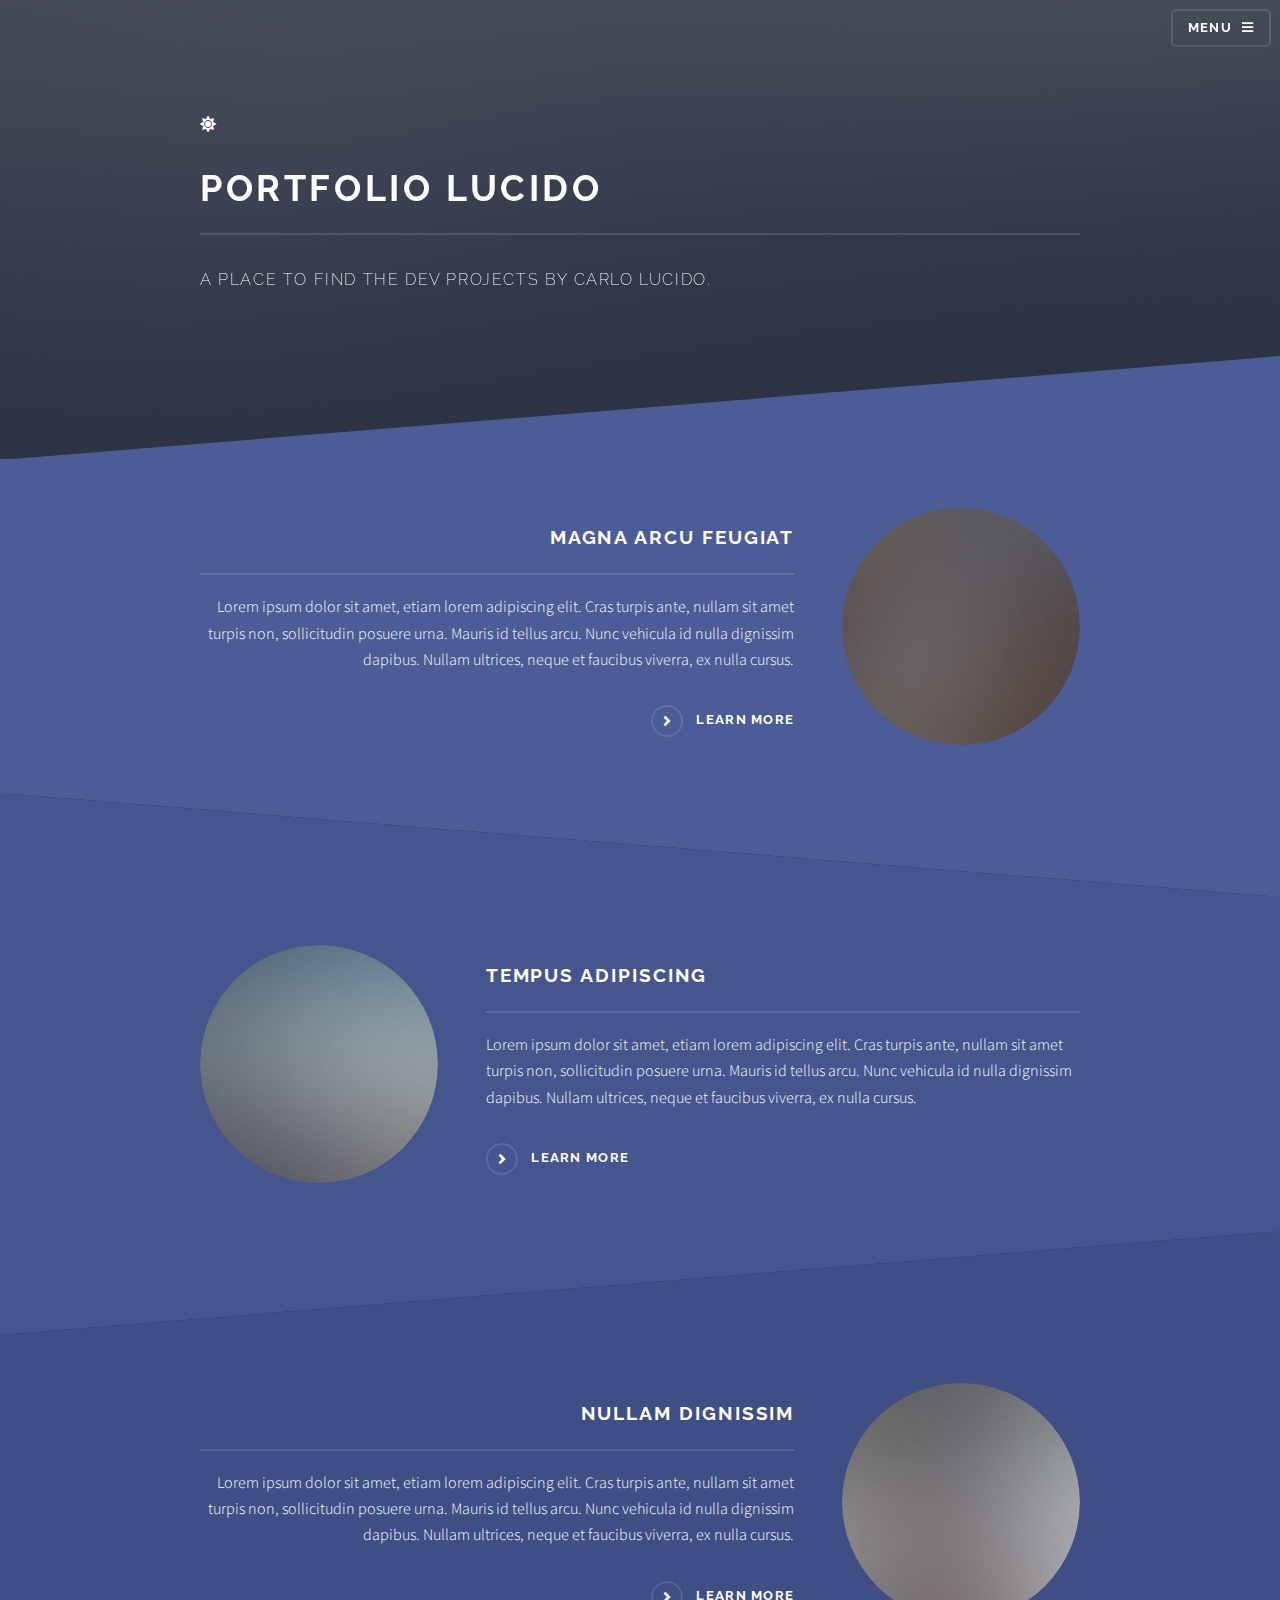
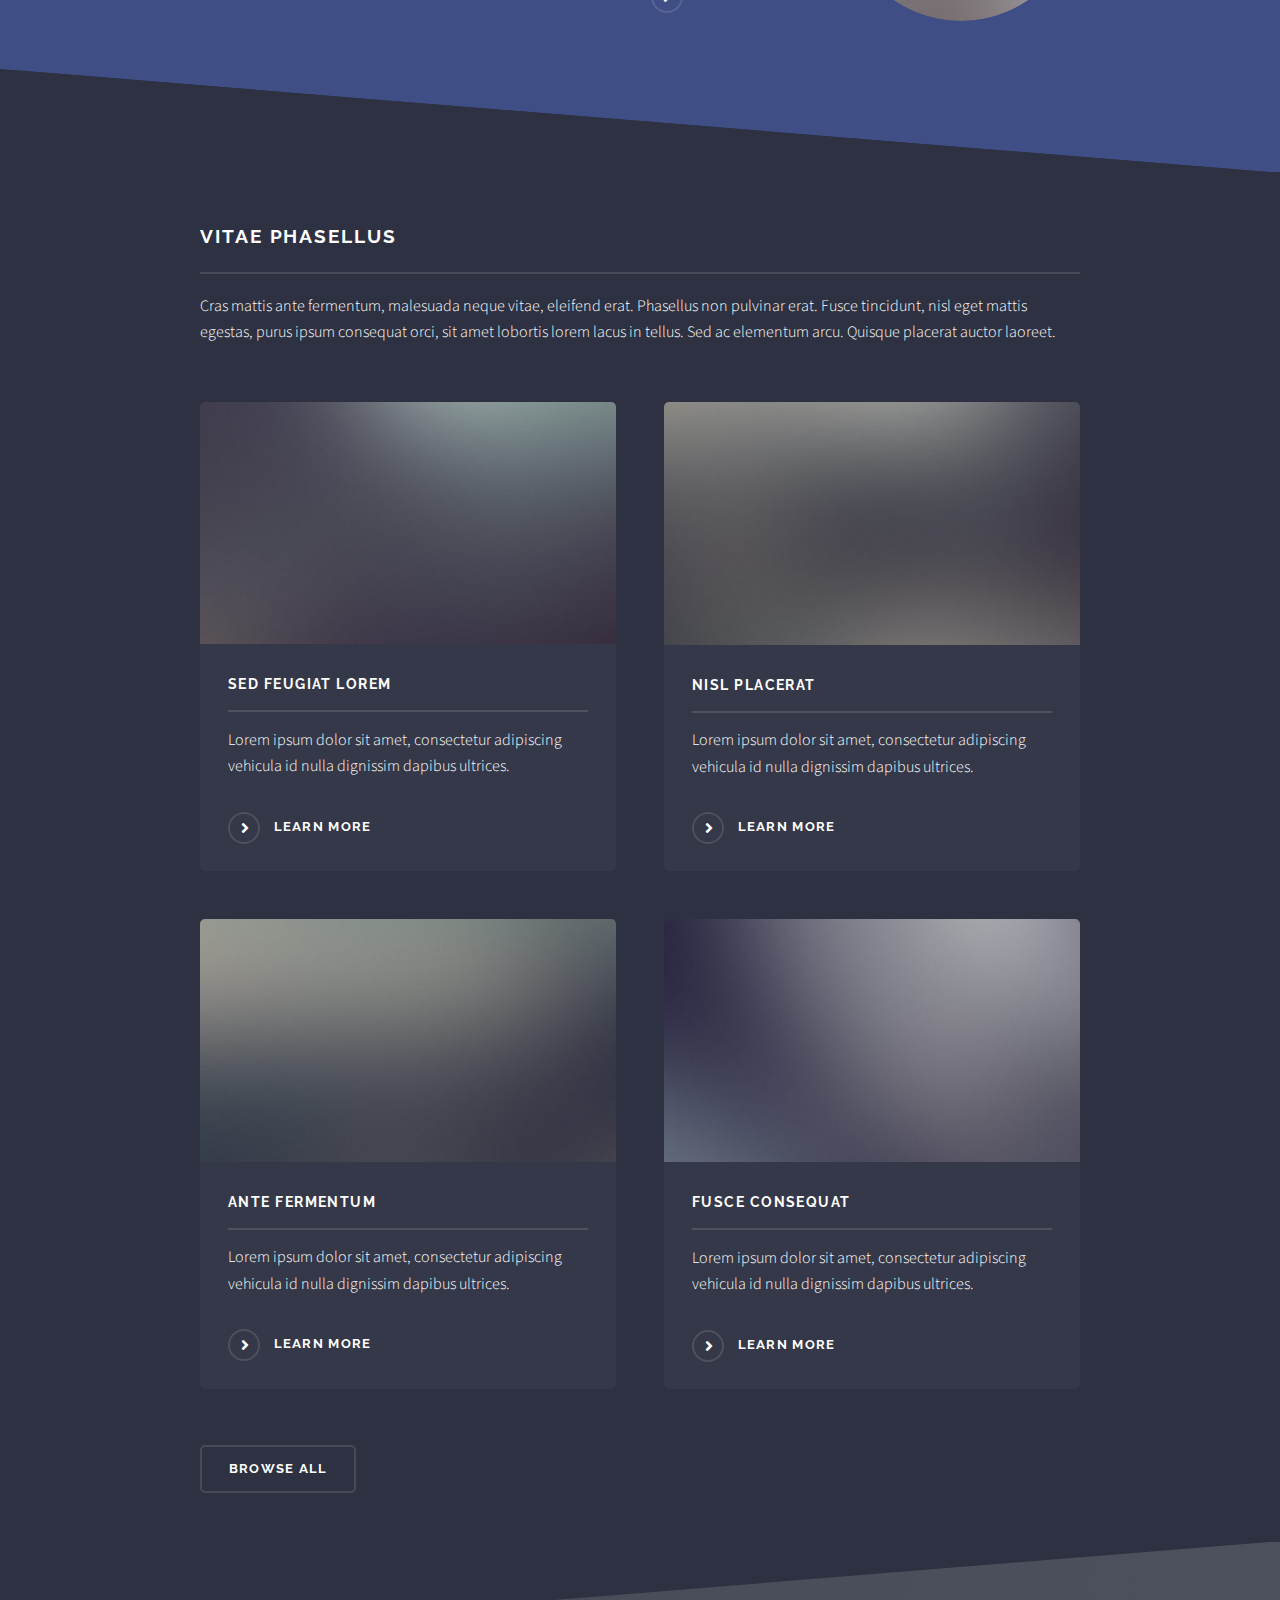
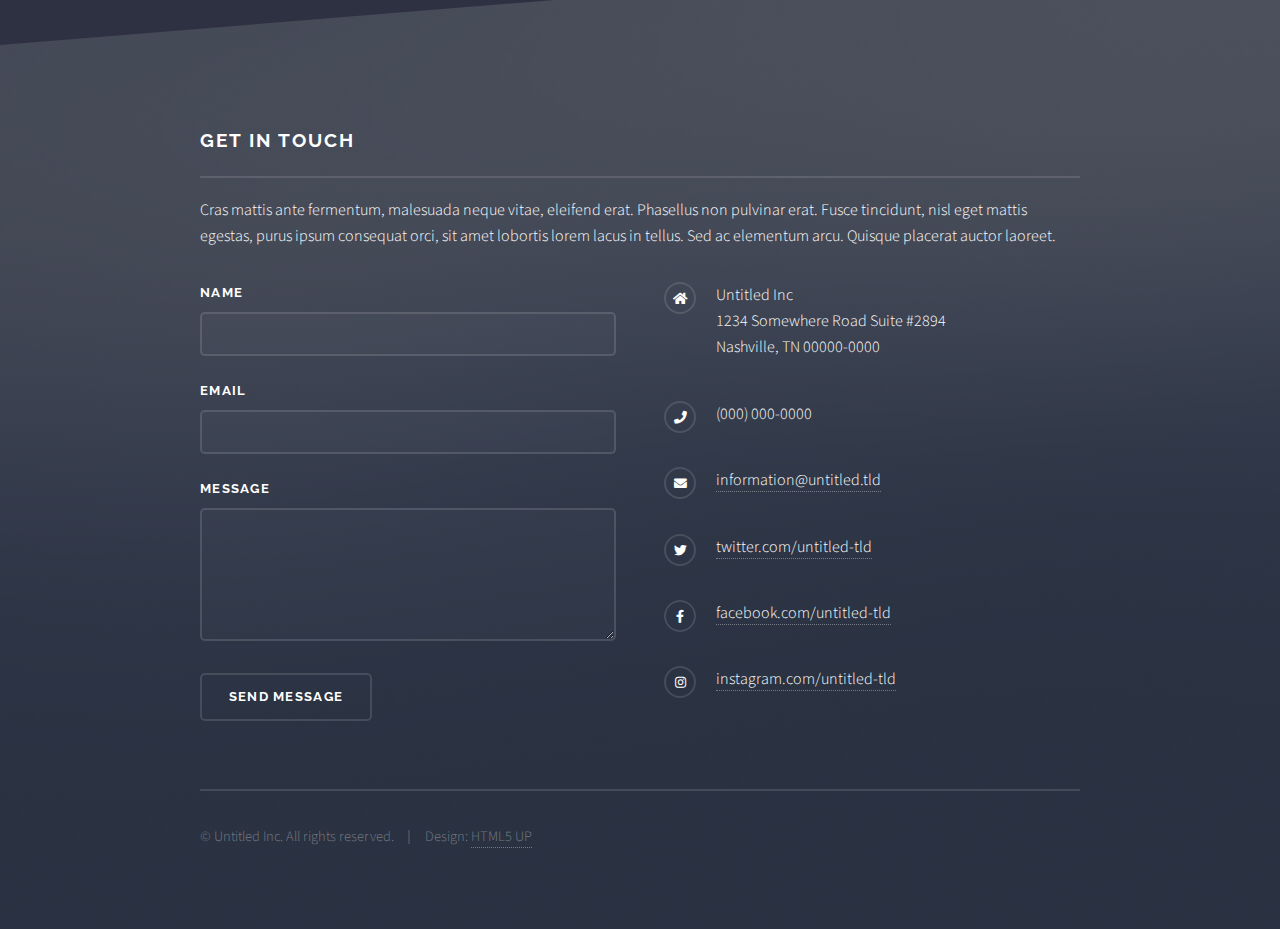
==== commit 273e160c: "changed tab display text, changed banner logo and text" ====
--- a/portfolio/index.html
+++ b/portfolio/index.html
@@ -6,7 +6,7 @@
 -->
 <html>
 	<head>
-		<title>Solid State by HTML5 UP</title>
+		<title>Carlo Lucido</title>
 		<meta charset="utf-8" />
 		<meta name="viewport" content="width=device-width, initial-scale=1, user-scalable=no" />
 		<link rel="stylesheet" href="assets/css/main.css" />
@@ -43,9 +43,9 @@
 				<!-- Banner -->
 					<section id="banner">
 						<div class="inner">
-							<div class="logo"><span class="icon fa-gem"></span></div>
-							<h2>This is Solid State</h2>
-							<p>Another free + fully responsive site template by <a href="http://html5up.net">HTML5 UP</a></p>
+							<div class="logo"><span class="fas fa-sun"></span></div>
+							<h2>Portfolio Lucido</h2>
+							<p>A place to find the dev projects by Carlo Lucido.</p>
 						</div>
 					</section>
 
--- a/portfolio/assets/css/main.css
+++ b/portfolio/assets/css/main.css
@@ -1,10 +1,10 @@
 @import url(fontawesome-all.min.css);
 @import url("https://fonts.googleapis.com/css?family=Raleway:200,700|Source+Sans+Pro:300,600,300italic,600italic");
 
-/*
-	Solid State by HTML5 UP
-	html5up.net | @ajlkn
-	Free for personal and commercial use under the CCA 3.0 license (html5up.net/license)
+/*
+	Solid State by HTML5 UP
+	html5up.net | @ajlkn
+	Free for personal and commercial use under the CCA 3.0 license (html5up.net/license)
 */
 
 html, body, div, span, applet, object,
@@ -52,7 +52,7 @@
 }
 
 body {
-	-webkit-text-size-adjust: none;
+	-webkit-text-size-adjust: none;								/******************UNKNOWN*****************/
 }
 
 mark {
@@ -60,29 +60,29 @@
 	color: inherit;
 }
 
-input::-moz-focus-inner {
+input::-moz-focus-inner {										/******************UNKNOWN*****************/
 	border: 0;
 	padding: 0;
 }
 
-input, select, textarea {
-	-moz-appearance: none;
+input, select, textarea {										/******************UNKNOWN: all 3 selectors*****************/
+	-moz-appearance: none;										/******************UNKNOWN: property*****************/
 	-webkit-appearance: none;
-	-ms-appearance: none;
-	appearance: none;
+	-ms-appearance: none;										/******************UNKNOWN: property*****************/
+	appearance: none;											/******************UNKNOWN: property*****************/
 }
 
 /* Basic */
 
-	@-ms-viewport {
+	@-ms-viewport {												/******************UNKNOWN: ms viewport*****************/
 		width: device-width;
 	}
 
 	body {
-		-ms-overflow-style: scrollbar;
-	}
-
-	@media screen and (max-width: 480px) {
+		-ms-overflow-style: scrollbar;							/******************UNKNOWN: property and value*****************/
+	}
+
+	@media screen and (max-width: 480px) {						/******************MEDIA QUERY*****************/
 
 		html, body {
 			min-width: 320px;
@@ -94,22 +94,22 @@
 		box-sizing: border-box;
 	}
 
-	*, *:before, *:after {
-		box-sizing: inherit;
+	*, *:before, *:after {										/******************UNKNOWN: before after*****************/
+		box-sizing: inherit;									/******************UNKNOWN: inherit*****************/
 	}
 
 	body {
 		background-color: #2e3141;
-		background-image: linear-gradient(to top, rgba(46, 49, 65, 0.8), rgba(46, 49, 65, 0.8)), url("../../images/bg.jpg");
-		background-size: auto,- cover;
-		background-attachment: fixed,- fixed;
-		background-position: center,+		background-image: linear-gradient(to top, rgba(46, 49, 65, 0.8), rgba(46, 49, 65, 0.8)), url("../../images/bg.jpg");	/******************UNKNOWN:linear gradient*****************/
+		background-size: auto,
+ cover;															/******************UNKNOWN: value*****************/
+		background-attachment: fixed,							
+ fixed;															/******************UNKNOWN: why have values twice?*****************/
+		background-position: center,							/******************UNKNOWN: why have values twice?*****************/
  center;
 	}
 
-		body.is-preload *, body.is-preload *:before, body.is-preload *:after {
+		body.is-preload *, body.is-preload *:before, body.is-preload *:after {			/******************UNKNOWN: selectors*****************/
 			-moz-animation: none !important;
 			-webkit-animation: none !important;
 			-ms-animation: none !important;
@@ -130,7 +130,7 @@
 		line-height: 1.65;
 	}
 
-		@media screen and (max-width: 1680px) {
+		@media screen and (max-width: 1680px) {					/******************MEDIA QUERY*****************/
 
 			body, input, select, textarea {
 				font-size: 13pt;
@@ -138,7 +138,7 @@
 
 		}
 
-		@media screen and (max-width: 1280px) {
+		@media screen and (max-width: 1280px) {					/******************MEDIA QUERY*****************/
 
 			body, input, select, textarea {
 				font-size: 12pt;
@@ -146,7 +146,7 @@
 
 		}
 
-		@media screen and (max-width: 980px) {
+		@media screen and (max-width: 980px) {					/******************MEDIA QUERY*****************/
 
 			body, input, select, textarea {
 				font-size: 12pt;
@@ -154,7 +154,7 @@
 
 		}
 
-		@media screen and (max-width: 736px) {
+		@media screen and (max-width: 736px) {					/******************MEDIA QUERY*****************/
 
 			body, input, select, textarea {
 				font-size: 12pt;
@@ -162,7 +162,7 @@
 
 		}
 
-		@media screen and (max-width: 480px) {
+		@media screen and (max-width: 480px) {					/******************MEDIA QUERY*****************/
 
 			body, input, select, textarea {
 				font-size: 12pt;
@@ -185,7 +185,7 @@
 			color: #ffffff !important;
 		}
 
-		a.special:not(.button) {
+		a.special:not(.button) {							/******************UNKNOWN: value(not) for class in selector*****************/
 			text-decoration: none;
 			border-bottom: 0;
 			display: block;
@@ -237,7 +237,7 @@
 				background-color: rgba(255, 255, 255, 0.075);
 			}
 
-	strong, b {
+	strong, b {											/******************UNKNOWN: elements strong and b*****************/
 		color: #ffffff;
 		font-weight: 600;
 	}
@@ -294,7 +294,7 @@
 		font-size: 0.7em;
 	}
 
-	@media screen and (max-width: 736px) {
+	@media screen and (max-width: 736px) {									/******************MEDIA QUERY*****************/
 
 		h2 {
 			font-size: 1em;
@@ -306,13 +306,13 @@
 
 	}
 
-	sub {
+	sub {																	/******************UNKNOWN: element/selector*****************/
 		font-size: 0.8em;
 		position: relative;
 		top: 0.5em;
 	}
 
-	sup {
+	sup {																	/******************UNKNOWN: element/selector*****************/
 		font-size: 0.8em;
 		position: relative;
 		top: -0.5em;
@@ -325,7 +325,7 @@
 		padding: 0.5em 0 0.5em 2em;
 	}
 
-	code {
+	code {																	/******************UNKNOWN: element/selector*****************/
 		background: rgba(255, 255, 255, 0.025);
 		border-radius: 5px;
 		border: solid 2px rgba(255, 255, 255, 0.125);
@@ -335,27 +335,27 @@
 		padding: 0.25em 0.65em;
 	}
 
-	pre {
+	pre {																	/******************UNKNOWN: element/selector*****************/
 		-webkit-overflow-scrolling: touch;
 		font-family: "Courier New", monospace;
 		font-size: 0.9em;
 		margin: 0 0 2em 0;
 	}
 
-		pre code {
+		pre code {																	/******************UNKNOWN: element/selector*****************/
 			display: block;
 			line-height: 1.75em;
 			padding: 1em 1.5em;
 			overflow-x: auto;
 		}
 
-	hr {
+	hr {																	/******************UNKNOWN: element/selector*****************/
 		border: 0;
 		border-bottom: solid 2px rgba(255, 255, 255, 0.125);
 		margin: 2.5em 0;
 	}
 
-		hr.major {
+		hr.major {																	/******************UNKNOWN: element/selector*****************/
 			margin: 4em 0;
 		}
 
@@ -412,7 +412,7 @@
 			align-items: flex-end;
 		}
 
-		.row > .imp {
+		.row > .imp {																	/******************UNKNOWN: use of greater than*****************/
 			order: -1;
 		}
 
@@ -614,7 +614,7 @@
 					padding-top: 3.5em;
 				}
 
-		@media screen and (max-width: 1680px) {
+		@media screen and (max-width: 1680px) {											/******************MEDIA QUERY*****************/
 
 			.row {
 				display: flex;
@@ -859,7 +859,7 @@
 
 		}
 
-		@media screen and (max-width: 1280px) {
+		@media screen and (max-width: 1280px) {										/******************MEDIA QUERY*****************/
 
 			.row {
 				display: flex;
@@ -1104,7 +1104,7 @@
 
 		}
 
-		@media screen and (max-width: 980px) {
+		@media screen and (max-width: 980px) {										/******************MEDIA QUERY*****************/
 
 			.row {
 				display: flex;
@@ -1117,7 +1117,7 @@
 					box-sizing: border-box;
 				}
 
-				.row.gtr-uniform > * > :last-child {
+				.row.gtr-uniform > * > :last-child {										/******************UNKNOWN: last child*****************/
 					margin-bottom: 0;
 				}
 
@@ -1349,7 +1349,7 @@
 
 		}
 
-		@media screen and (max-width: 736px) {
+		@media screen and (max-width: 736px) {										/******************MEDIA QUERY*****************/
 
 			.row {
 				display: flex;
@@ -1594,7 +1594,7 @@
 
 		}
 
-		@media screen and (max-width: 480px) {
+		@media screen and (max-width: 480px) {										/******************MEDIA QUERY*****************/
 
 			.row {
 				display: flex;
@@ -1839,7 +1839,7 @@
 
 		}
 
-		@media screen and (max-width: 360px) {
+		@media screen and (max-width: 360px) { 										/******************MEDIA QUERY*****************/
 
 			.row {
 				display: flex;
@@ -2092,7 +2092,7 @@
 
 /* Form */
 
-	form {
+	form {										/******************UNKNOWN: selector/element*****************/
 		margin: 0 0 2em 0;
 	}
 
@@ -2138,10 +2138,10 @@
 					width: calc(25% - 0.375em);
 				}
 
-		@media screen and (max-width: 480px) {
+		@media screen and (max-width: 480px) {										/******************MEDIA QUERY*****************/
 
 			form > .fields {
-				width: calc(100% + 3em);
+				width: calc(100% + 3em);										/******************UNKNOWN: use of equations, calc*****************/
 				margin: -1.5em 0 2em -1.5em;
 			}
 
@@ -2164,7 +2164,7 @@
 
 		}
 
-	label {
+	label {										/******************UNKNOWN: selector*****************/
 		color: #ffffff;
 		display: block;
 		font-family: Raleway, Helvetica, sans-serif;
@@ -2175,7 +2175,7 @@
 		text-transform: uppercase;
 	}
 
-	input[type="text"],
+	input[type="text"],										/******************UNKNOWN: selector's use of type*****************/
 	input[type="password"],
 	input[type="email"],
 	input[type="tel"],
@@ -2191,7 +2191,7 @@
 		border: solid 2px rgba(255, 255, 255, 0.125);
 		color: inherit;
 		display: block;
-		outline: 0;
+		outline: 0;													/******************UNKNOWN: as opposed to border?*****************/
 		padding: 0 1em;
 		text-decoration: none;
 		width: 100%;
@@ -2260,7 +2260,7 @@
 		margin-right: -2em;
 		opacity: 0;
 		width: 1em;
-		z-index: -1;
+		z-index: -1;										/******************UNKNOWN: use of z-index*****************/
 	}
 
 		input[type="checkbox"] + label,
@@ -2500,17 +2500,17 @@
 					padding-top: 0;
 				}
 
-	dl {
+	dl {										/******************UNKNONW: selector dl*****************/
 		margin: 0 0 2em 0;
 	}
 
-		dl dt {
+		dl dt {										/******************UNKNOWN: selector dt*****************/
 			display: block;
 			font-weight: 600;
 			margin: 0 0 1em 0;
 		}
 
-		dl dd {
+		dl dd {										/******************UNKNOWN: selector dd*****************/
 			margin-left: 2em;
 		}
 
@@ -2585,7 +2585,7 @@
 				width: 100%;
 			}
 
-		@media screen and (max-width: 480px) {
+		@media screen and (max-width: 480px) {										/******************MEDIA QUERY*****************/
 
 			ul.actions:not(.fixed) {
 				-moz-flex-direction: column;
@@ -2639,8 +2639,8 @@
 /* Icons */
 
 	ul.icons {
-		cursor: default;
-		list-style: none;
+		cursor: default;										/******************UNKNOWN: key value pair*****************/
+		list-style: none;										/******************UNKNOWN: key value pair*****************/
 		padding-left: 0;
 	}
 
@@ -2702,7 +2702,7 @@
 				margin-top: 0;
 			}
 
-		@media screen and (max-width: 736px) {
+		@media screen and (max-width: 736px) {										/******************MEDIA QUERY*****************/
 
 			ul.contact li {
 				margin: 1.5em 0 0 0;
@@ -2756,7 +2756,7 @@
 				padding-left: 0.75em;
 			}
 
-		@media screen and (max-width: 480px) {
+		@media screen and (max-width: 480px) {										/******************MEDIA QUERY*****************/
 
 			ul.pagination li:nth-child(n+2):nth-last-child(n+2) {
 				display: none;
@@ -2792,21 +2792,21 @@
 		width: 100%;
 	}
 
-		table tbody tr {
+		table tbody tr {										/******************UNKNOWN: selectors tbody tr*****************/
 			border: solid 1px rgba(255, 255, 255, 0.125);
 			border-left: 0;
 			border-right: 0;
 		}
 
-			table tbody tr:nth-child(2n + 1) {
+			table tbody tr:nth-child(2n + 1) {										/******************UNKNOWN: nth-child equation*****************/
 				background-color: rgba(255, 255, 255, 0.025);
 			}
 
-		table td {
+		table td {														/******************UNKNOWN: selector td*****************/
 			padding: 0.75em 0.75em;
 		}
 
-		table th {
+		table th {										/******************UNKNOWN: selector th*****************/
 			color: #ffffff;
 			font-size: 0.9em;
 			font-weight: 600;
@@ -2814,11 +2814,11 @@
 			text-align: left;
 		}
 
-		table thead {
+		table thead {										/******************UNKNOWN selector thead*****************/
 			border-bottom: solid 2px rgba(255, 255, 255, 0.125);
 		}
 
-		table tfoot {
+		table tfoot {										/******************UNKNOWN selector tfoot*****************/
 			border-top: solid 2px rgba(255, 255, 255, 0.125);
 		}
 
@@ -2880,7 +2880,7 @@
 		text-align: center;
 		text-decoration: none;
 		text-transform: uppercase;
-		white-space: nowrap;
+		white-space: nowrap;														/******************UNKNOWN key value pair*****************/
 	}
 
 		input[type="submit"]:hover,
@@ -2921,7 +2921,7 @@
 			input[type="reset"].primary:hover,
 			input[type="button"].primary:hover,
 			button.primary:hover,
-			.button.primary:hover {
+			.button.primary:hover {										/******************UNKNOWN: listing element and class with same name for same design*****************/
 				background-color: #53639e;
 			}
 
@@ -2977,7 +2977,7 @@
 			opacity: 0.25;
 		}
 
-		@media screen and (max-width: 480px) {
+		@media screen and (max-width: 480px) {										/******************MEDIA QUERY*****************/
 
 			input[type="submit"],
 			input[type="reset"],
@@ -3003,7 +3003,7 @@
 		margin: 0 0 2em 0;
 	}
 
-		.features article {
+		.features article {										/******************UNKNOWN: article?*****************/
 			padding: 1.75em 1.75em 0.1em 1.75em ;
 			background-color: #353849;
 			border-radius: 5px;
@@ -3030,7 +3030,7 @@
 					width: 100%;
 				}
 
-		@media screen and (max-width: 980px) {
+		@media screen and (max-width: 980px) {										/******************MEDIA QUERY*****************/
 
 			.features article {
 				margin: 1em 2em 1em 0;
@@ -3039,7 +3039,7 @@
 
 		}
 
-		@media screen and (max-width: 736px) {
+		@media screen and (max-width: 736px) {										/******************MEDIA QUERY*****************/
 
 			.features article {
 				padding: 1.5em 1.5em 0.1em 1.5em ;
@@ -3056,7 +3056,7 @@
 
 		}
 
-		@media screen and (max-width: 480px) {
+		@media screen and (max-width: 480px) {										/******************MEDIA QUERY*****************/
 
 			.features {
 				display: block;
@@ -3173,7 +3173,7 @@
 				visibility: hidden;
 			}
 
-		@media screen and (max-width: 736px) {
+		@media screen and (max-width: 736px) {										/******************MEDIA QUERY*****************/
 
 			#header {
 				height: 2.75em;
@@ -3204,7 +3204,7 @@
 
 		}
 
-		@media screen and (max-width: 480px) {
+		@media screen and (max-width: 480px) {										/******************MEDIA QUERY*****************/
 
 			#header nav a[href="#menu"] {
 				width: 4em;
@@ -3248,7 +3248,7 @@
 		-webkit-justify-content: center;
 		-ms-justify-content: center;
 		justify-content: center;
-		pointer-events: none;
+		pointer-events: none;										/******************UNKNOWN: key value pair*****************/
 		-moz-transition: opacity 0.35s ease, visibility 0.35s;
 		-webkit-transition: opacity 0.35s ease, visibility 0.35s;
 		-ms-transition: opacity 0.35s ease, visibility 0.35s;
@@ -3340,7 +3340,7 @@
 						background: #45558d;
 					}
 
-		@media screen and (max-width: 736px) {
+		@media screen and (max-width: 736px) {										/******************MEDIA QUERY*****************/
 
 			#menu .inner {
 				max-height: 100%;
@@ -3432,7 +3432,7 @@
 			border-bottom: solid 2px rgba(255, 255, 255, 0.125);
 			font-size: 2.25em;
 			margin-bottom: 0.8em;
-			padding-bottom: 0.4em;
+			padding-bottom: 0.4em;										/******************UNKNOWN: transform vs transitrion vs transition delay vs filter*****************/
 		}
 
 		#banner p {
@@ -3461,22 +3461,22 @@
 			text-transform: uppercase;
 		}
 
-		@media screen and (max-width: 1280px) {
+		@media screen and (max-width: 1280px) {										/******************MEDIA QUERY*****************/
 
 			#banner {
 				padding: 7em 0 8.25em 0 ;
 				background-color: #2e3141;
 				background-image: linear-gradient(to top, rgba(46, 49, 65, 0.8), rgba(46, 49, 65, 0.8)), url("../../images/bg.jpg");
-				background-size: auto,+				background-size: auto,
  cover;
-				background-position: center,+				background-position: center,
  center;
 				margin-bottom: -6.5em;
 			}
 
 		}
 
-		@media screen and (max-width: 980px) {
+		@media screen and (max-width: 980px) {										/******************MEDIA QUERY*****************/
 
 			#banner {
 				padding: 12em 3em 12.375em 3em ;
@@ -3489,7 +3489,7 @@
 
 		}
 
-		@media screen and (max-width: 736px) {
+		@media screen and (max-width: 736px) {										/******************MEDIA QUERY*****************/
 
 			#banner {
 				padding: 5em 2em 4.25em 2em ;
@@ -3573,28 +3573,28 @@
 			text-transform: uppercase;
 		}
 
-	@media screen and (max-width: 1280px) {
+	@media screen and (max-width: 1280px) {										/******************MEDIA QUERY*****************/
 
 		#wrapper > header {
 			padding: 9em 0 6.25em 0 ;
 			background-color: #2e3141;
 			background-image: linear-gradient(to top, rgba(46, 49, 65, 0.8), rgba(46, 49, 65, 0.8)), url("../../images/bg.jpg");
-			background-size: auto,+			background-size: auto,
  cover;
-			background-position: center,+			background-position: center,
  0% 30%;
 			margin-bottom: -6.5em;
 		}
 
 	}
 
-	@media screen and (max-width: 980px) {
+	@media screen and (max-width: 980px) {										/******************MEDIA QUERY*****************/
 
 		#wrapper > header {
 			padding: 11em 3em 7.375em 3em ;
-			background-size: auto,+			background-size: auto,
  cover;
-			background-position: center,+			background-position: center,
  0% 0%;
 			margin-bottom: -4.75em;
 		}
@@ -3605,11 +3605,11 @@
 
 	}
 
-	@media screen and (max-width: 736px) {
+	@media screen and (max-width: 736px) {										/******************MEDIA QUERY*****************/
 
 		#wrapper > header {
 			padding: 6.5em 2em 3em 2em ;
-			background-size: auto,+			background-size: auto,
  125%;
 			margin-bottom: -2.5em;
 		}
@@ -3884,7 +3884,7 @@
 				}
 
 				.wrapper.spotlight.style5:before {
-					box-shadow: inset 0 -1px 0 0 #324072, 0 1px 0 0 #324072;
+					box-shadow: inset 0 -1px 0 0 #324072, 0 1px 0 0 #324072; 										/******************UNKNOWN: value: inset*****************/
 				}
 
 				.wrapper.spotlight.style5:after {
@@ -3907,7 +3907,7 @@
 					box-shadow: inset 0 -1px 0 0 #2d3a69, 0 1px 0 0 #2d3a69;
 				}
 
-		@media screen and (max-width: 980px) {
+		@media screen and (max-width: 980px) {										/******************MEDIA QUERY*****************/
 
 			.wrapper {
 				margin: 4.75em 0;
@@ -3942,7 +3942,7 @@
 
 		}
 
-		@media screen and (max-width: 736px) {
+		@media screen and (max-width: 736px) {										/******************MEDIA QUERY*****************/
 
 			.wrapper {
 				margin: 2.5em 0;
@@ -3983,7 +3983,7 @@
 
 		}
 
-		@media screen and (max-width: 480px) {
+		@media screen and (max-width: 480px) {										/******************MEDIA QUERY*****************/
 
 			.wrapper.spotlight .inner {
 				display: block;
@@ -3997,7 +3997,7 @@
 
 		}
 
-		@media screen and (max-width: 360px) {
+		@media screen and (max-width: 360px) {										/******************MEDIA QUERY*****************/
 
 			.wrapper .inner {
 				padding: 2em 1.5em 0.1em 1.5em ;
@@ -4067,14 +4067,14 @@
 					color: inherit;
 				}
 
-	@media screen and (max-width: 1280px) {
+	@media screen and (max-width: 1280px) {										/******************MEDIA QUERY*****************/
 
 		#footer {
 			background-color: #2e3141;
 			background-image: linear-gradient(to top, rgba(46, 49, 65, 0.8), rgba(46, 49, 65, 0.8)), url("../../images/bg.jpg");
-			background-size: auto,+			background-size: auto,
  cover;
-			background-position: center,+			background-position: center,
  center;
 			margin-top: -6.5em;
 			padding-top: 6.5em;
@@ -4082,7 +4082,7 @@
 
 	}
 
-	@media screen and (max-width: 980px) {
+	@media screen and (max-width: 980px) {										/******************MEDIA QUERY*****************/
 
 		#footer {
 			margin-top: -4.75em;
@@ -4111,7 +4111,7 @@
 
 	}
 
-	@media screen and (max-width: 736px) {
+	@media screen and (max-width: 736px) {										/******************MEDIA QUERY*****************/
 
 		#footer {
 			margin-top: -2.5em;
@@ -4132,7 +4132,7 @@
 
 	}
 
-	@media screen and (max-width: 480px) {
+	@media screen and (max-width: 480px) {										/******************MEDIA QUERY*****************/
 
 		#footer .inner .copyright li {
 			border-left: 0;
@@ -4147,7 +4147,7 @@
 
 	}
 
-	@media screen and (max-width: 360px) {
+	@media screen and (max-width: 360px) {										/******************MEDIA QUERY*****************/
 
 		#footer .inner {
 			padding: 2em 1.5em 0.1em 1.5em ;
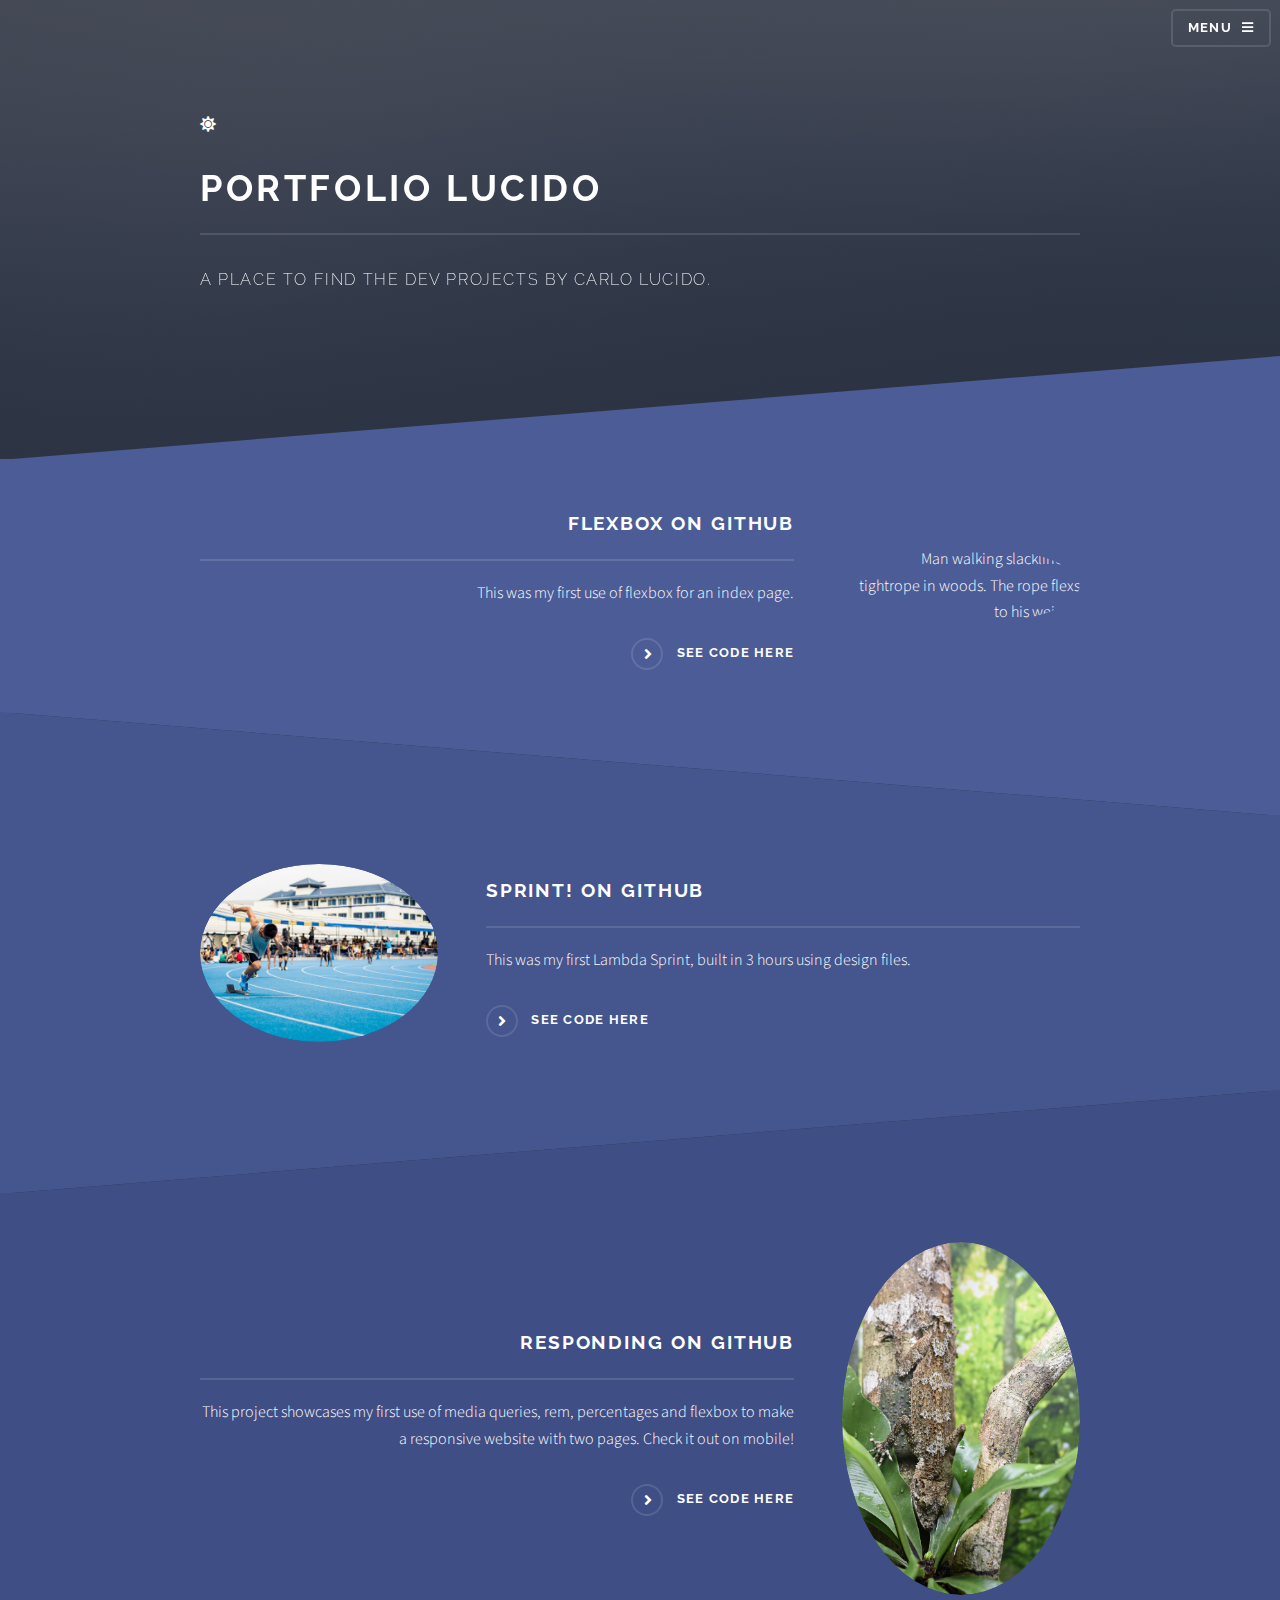
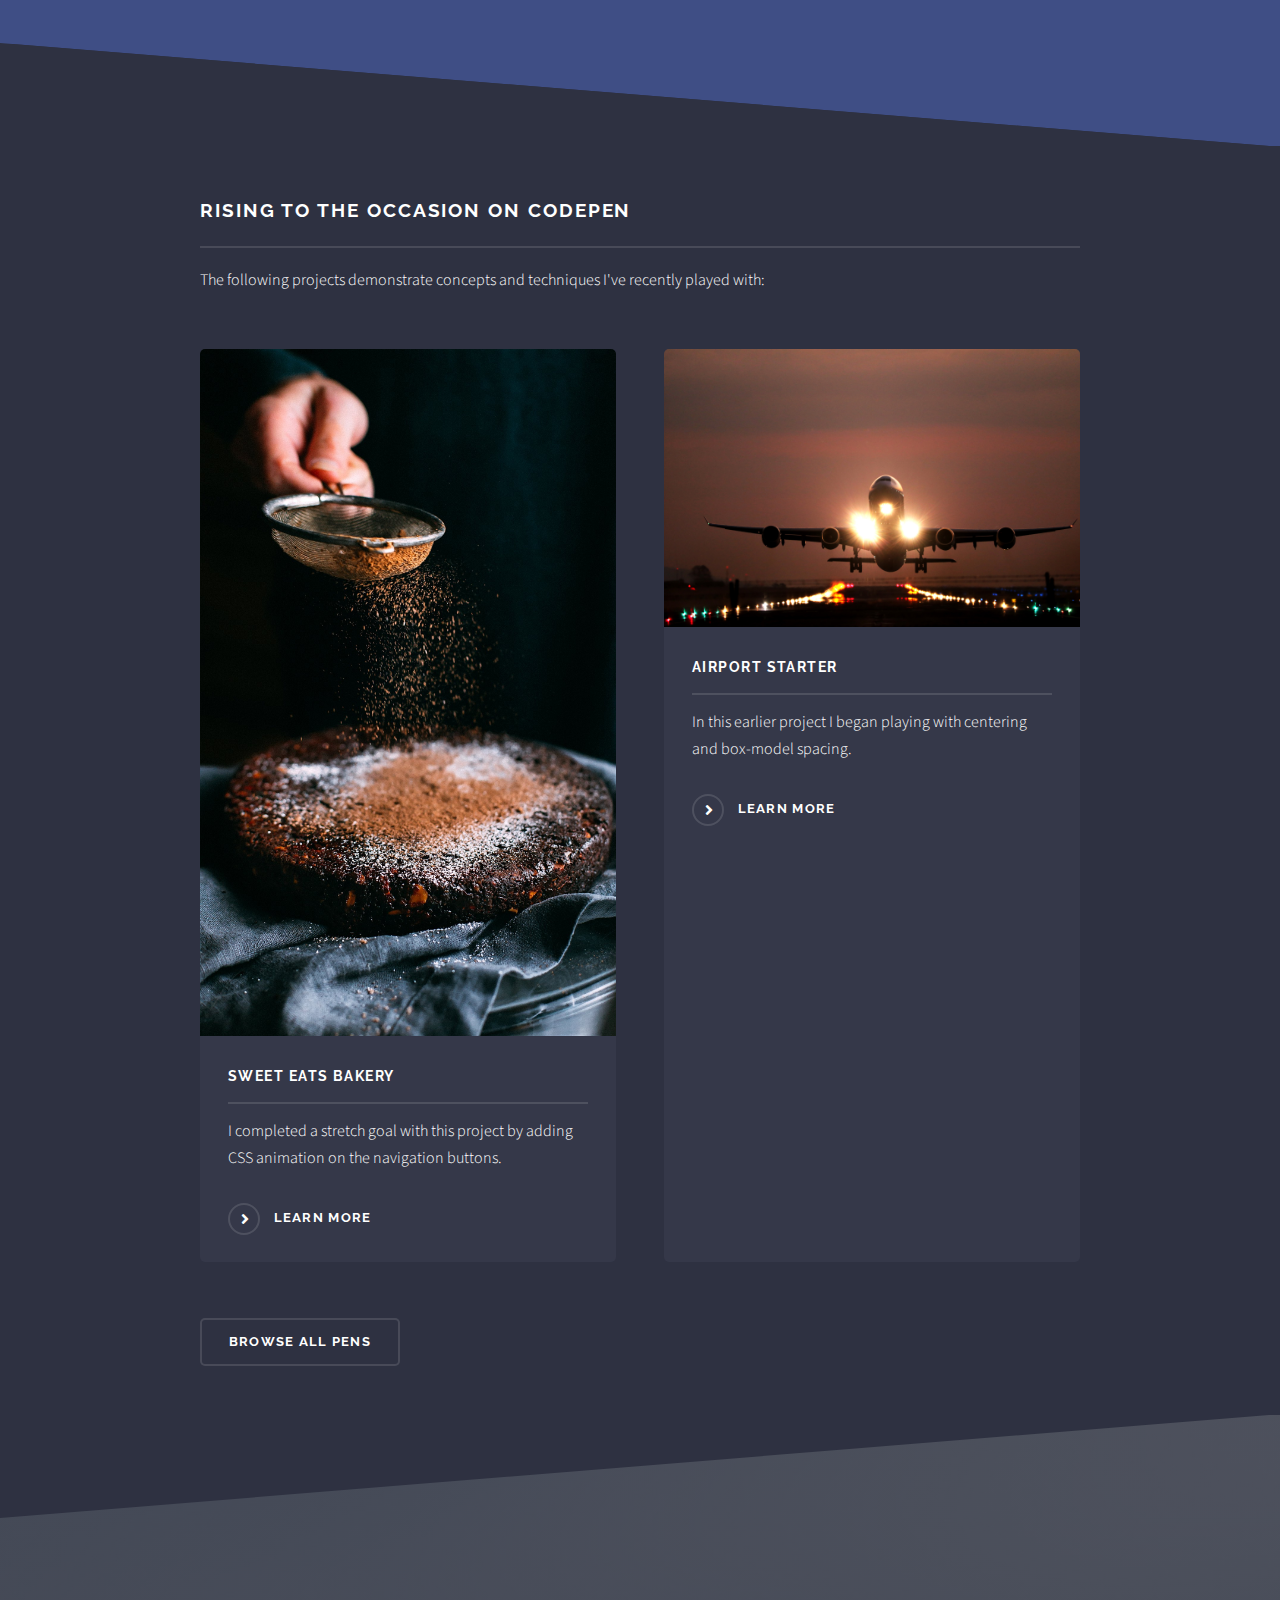
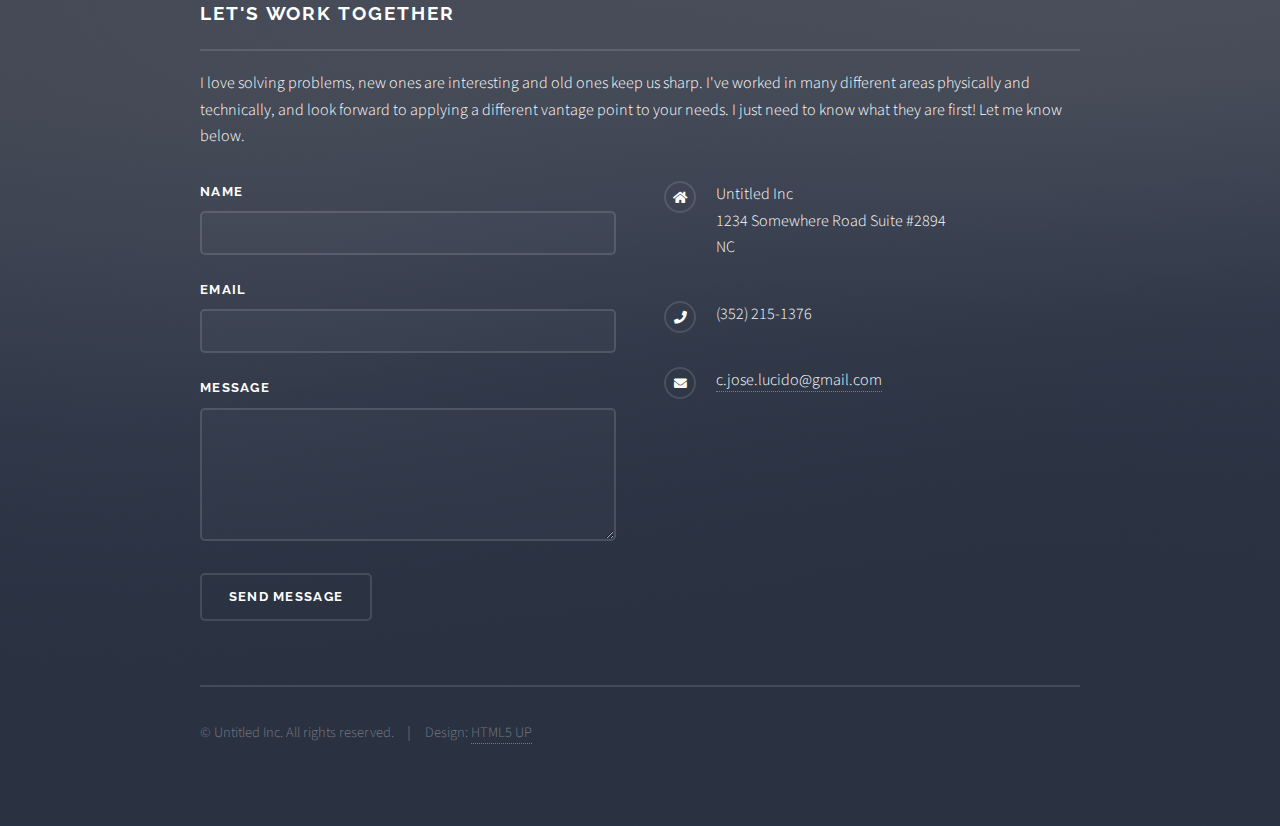
==== commit a48e9c73: "added new images, description, and links to project sections. Removed fb, twitter, and instagram lin" ====
--- a/portfolio/index.html
+++ b/portfolio/index.html
@@ -19,7 +19,7 @@
 
 				<!-- Header -->
 					<header id="header" class="alt">
-						<h1><a href="index.html">Solid State</a></h1>
+						<h1><a href="index.html">Portfolio Lucido</a></h1>
 						<nav>
 							<a href="#menu">Menu</a>
 						</nav>
@@ -55,11 +55,11 @@
 						<!-- One -->
 							<section id="one" class="wrapper spotlight style1">
 								<div class="inner">
-									<a href="#" class="image"><img src="images/pic01.jpg" alt="" /></a>
+									<a href="#" class="image"><img src="images/tightrope.jpg" alt="Man walking slackline or tightrope in woods. The rope flexs to his weight." /></a>
 									<div class="content">
-										<h2 class="major">Magna arcu feugiat</h2>
-										<p>Lorem ipsum dolor sit amet, etiam lorem adipiscing elit. Cras turpis ante, nullam sit amet turpis non, sollicitudin posuere urna. Mauris id tellus arcu. Nunc vehicula id nulla dignissim dapibus. Nullam ultrices, neque et faucibus viverra, ex nulla cursus.</p>
-										<a href="#" class="special">Learn more</a>
+										<h2 class="major">Flexbox on Github</h2>
+										<p>This was my first use of flexbox for an index page. </p>
+										<a href="https://github.com/CJLucido/UI-III-Flexbox" class="special">See code here</a>
 									</div>
 								</div>
 							</section>
@@ -67,11 +67,11 @@
 						<!-- Two -->
 							<section id="two" class="wrapper alt spotlight style2">
 								<div class="inner">
-									<a href="#" class="image"><img src="images/pic02.jpg" alt="" /></a>
+									<a href="#" class="image"><img src="images/sprint.jpg" alt="Runner putting in maximum effort with head down as they start the race" /></a>
 									<div class="content">
-										<h2 class="major">Tempus adipiscing</h2>
-										<p>Lorem ipsum dolor sit amet, etiam lorem adipiscing elit. Cras turpis ante, nullam sit amet turpis non, sollicitudin posuere urna. Mauris id tellus arcu. Nunc vehicula id nulla dignissim dapibus. Nullam ultrices, neque et faucibus viverra, ex nulla cursus.</p>
-										<a href="#" class="special">Learn more</a>
+										<h2 class="major">Sprint! on Github</h2>
+										<p>This was my first Lambda Sprint, built in 3 hours using design files.</p>
+										<a href="https://github.com/CJLucido/Sprint-Challenge--User-Interface" class="special">See code here</a>
 									</div>
 								</div>
 							</section>
@@ -79,11 +79,11 @@
 						<!-- Three -->
 							<section id="three" class="wrapper spotlight style3">
 								<div class="inner">
-									<a href="#" class="image"><img src="images/pic03.jpg" alt="" /></a>
+									<a href="#" class="image"><img src="images/adapt.jpg" alt="Lizard adapting to environment with camouflage" /></a>
 									<div class="content">
-										<h2 class="major">Nullam dignissim</h2>
-										<p>Lorem ipsum dolor sit amet, etiam lorem adipiscing elit. Cras turpis ante, nullam sit amet turpis non, sollicitudin posuere urna. Mauris id tellus arcu. Nunc vehicula id nulla dignissim dapibus. Nullam ultrices, neque et faucibus viverra, ex nulla cursus.</p>
-										<a href="#" class="special">Learn more</a>
+										<h2 class="major">Responding on Github</h2>
+										<p>This project showcases my first use of media queries, rem, percentages and flexbox to make a responsive website with two pages. Check it out on mobile!</p>
+										<a href="https://github.com/CJLucido/responsive-web-design-I" class="special">See code here</a>
 									</div>
 								</div>
 							</section>
@@ -91,28 +91,28 @@
 						<!-- Four -->
 							<section id="four" class="wrapper alt style1">
 								<div class="inner">
-									<h2 class="major">Vitae phasellus</h2>
-									<p>Cras mattis ante fermentum, malesuada neque vitae, eleifend erat. Phasellus non pulvinar erat. Fusce tincidunt, nisl eget mattis egestas, purus ipsum consequat orci, sit amet lobortis lorem lacus in tellus. Sed ac elementum arcu. Quisque placerat auctor laoreet.</p>
+									<h2 class="major">Rising to the occasion on Codepen</h2>
+									<p>The following projects demonstrate concepts and techniques I've recently played with:</p>
 									<section class="features">
 										<article>
-											<a href="#" class="image"><img src="images/pic04.jpg" alt="" /></a>
-											<h3 class="major">Sed feugiat lorem</h3>
-											<p>Lorem ipsum dolor sit amet, consectetur adipiscing vehicula id nulla dignissim dapibus ultrices.</p>
-											<a href="#" class="special">Learn more</a>
+											<a href="#" class="image"><img src="images/cake.jpg" alt="A baker dusts a cake with chocolate during the creation process." /></a>
+											<h3 class="major">Sweet Eats Bakery</h3>
+											<p>I completed a stretch goal with this project by adding CSS animation on the navigation buttons.</p>
+											<a href="https://codepen.io/CocodriloVenado/pen/oNvovJg" class="special">Learn more</a>
 										</article>
 										<article>
-											<a href="#" class="image"><img src="images/pic05.jpg" alt="" /></a>
-											<h3 class="major">Nisl placerat</h3>
-											<p>Lorem ipsum dolor sit amet, consectetur adipiscing vehicula id nulla dignissim dapibus ultrices.</p>
-											<a href="#" class="special">Learn more</a>
+											<a href="#" class="image"><img src="images/takeoff.jpg" alt="An airplane almost reaches the center of the image as it takes of towards us at dusk. It's lights are turned on and so  is the path." /></a>
+											<h3 class="major">Airport Starter</h3>
+											<p>In this earlier project I began playing with centering and box-model spacing.</p>
+											<a href="https://codepen.io/CocodriloVenado/pen/KKPXYMp" class="special">Learn more</a>
 										</article>
-										<article>
+										<article class="unneededArticle">
 											<a href="#" class="image"><img src="images/pic06.jpg" alt="" /></a>
 											<h3 class="major">Ante fermentum</h3>
 											<p>Lorem ipsum dolor sit amet, consectetur adipiscing vehicula id nulla dignissim dapibus ultrices.</p>
 											<a href="#" class="special">Learn more</a>
 										</article>
-										<article>
+										<article class="unneededArticle">
 											<a href="#" class="image"><img src="images/pic07.jpg" alt="" /></a>
 											<h3 class="major">Fusce consequat</h3>
 											<p>Lorem ipsum dolor sit amet, consectetur adipiscing vehicula id nulla dignissim dapibus ultrices.</p>
@@ -120,7 +120,7 @@
 										</article>
 									</section>
 									<ul class="actions">
-										<li><a href="#" class="button">Browse All</a></li>
+										<li><a href="https://codepen.io/CocodriloVenado/pens/public?grid_type=list" class="button">Browse All Pens</a></li>
 									</ul>
 								</div>
 							</section>
@@ -130,8 +130,8 @@
 				<!-- Footer -->
 					<section id="footer">
 						<div class="inner">
-							<h2 class="major">Get in touch</h2>
-							<p>Cras mattis ante fermentum, malesuada neque vitae, eleifend erat. Phasellus non pulvinar erat. Fusce tincidunt, nisl eget mattis egestas, purus ipsum consequat orci, sit amet lobortis lorem lacus in tellus. Sed ac elementum arcu. Quisque placerat auctor laoreet.</p>
+							<h2 class="major">Let's work together</h2>
+							<p>I love solving problems, new ones are interesting and old ones keep us sharp. I've worked in many different areas physically and technically, and look forward to applying a different vantage point to your needs. I just need to know what they are first! Let me know below.</p>
 							<form method="post" action="#">
 								<div class="fields">
 									<div class="field">
@@ -155,13 +155,13 @@
 								<li class="icon solid fa-home">
 									Untitled Inc<br />
 									1234 Somewhere Road Suite #2894<br />
-									Nashville, TN 00000-0000
+									NC
 								</li>
-								<li class="icon solid fa-phone">(000) 000-0000</li>
-								<li class="icon solid fa-envelope"><a href="#">information@untitled.tld</a></li>
-								<li class="icon brands fa-twitter"><a href="#">twitter.com/untitled-tld</a></li>
-								<li class="icon brands fa-facebook-f"><a href="#">facebook.com/untitled-tld</a></li>
-								<li class="icon brands fa-instagram"><a href="#">instagram.com/untitled-tld</a></li>
+								<li class="icon solid fa-phone">(352) 215-1376</li>
+								<li class="icon solid fa-envelope"><a href="#">c.jose.lucido@gmail.com</a></li>
+								<li class="icon brands fa-twitter" id="twitter"><a href="#">twitter.com/untitled-tld</a></li>
+								<li class="icon brands fa-facebook-f" id="facebook"><a href="#">facebook.com/untitled-tld</a></li>
+								<li class="icon brands fa-instagram" id="instagram"><a href="#">instagram.com/untitled-tld</a></li>
 							</ul>
 							<ul class="copyright">
 								<li>&copy; Untitled Inc. All rights reserved.</li><li>Design: <a href="http://html5up.net">HTML5 UP</a></li>
--- a/portfolio/assets/css/main.css
+++ b/portfolio/assets/css/main.css
@@ -4153,4 +4153,20 @@
 			padding: 2em 1.5em 0.1em 1.5em ;
 		}
 
+	}
+
+	.unneededArticle{
+		display: none;
+	}
+
+	#twitter{
+		display:none;
+	}
+
+	#facebook{
+		display:none;
+	}
+
+	#instagram{
+		display: none;
 	}